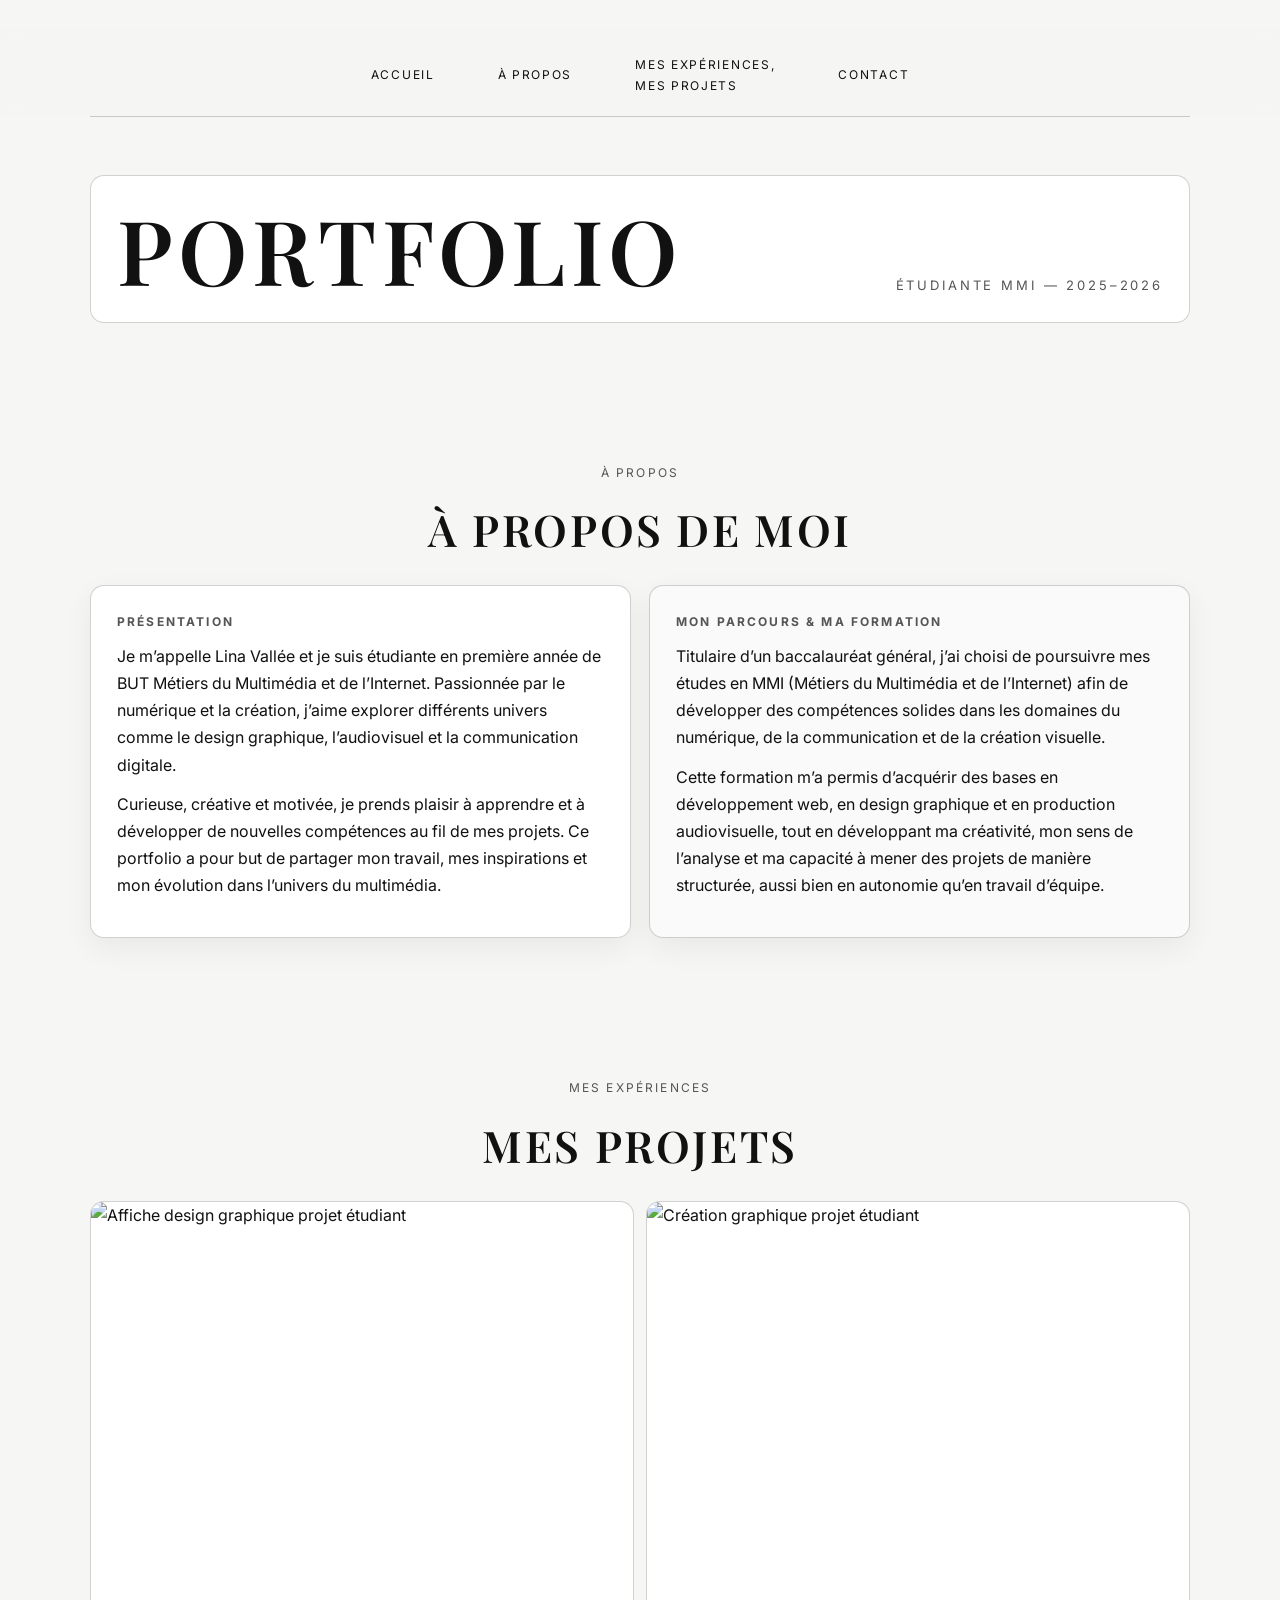
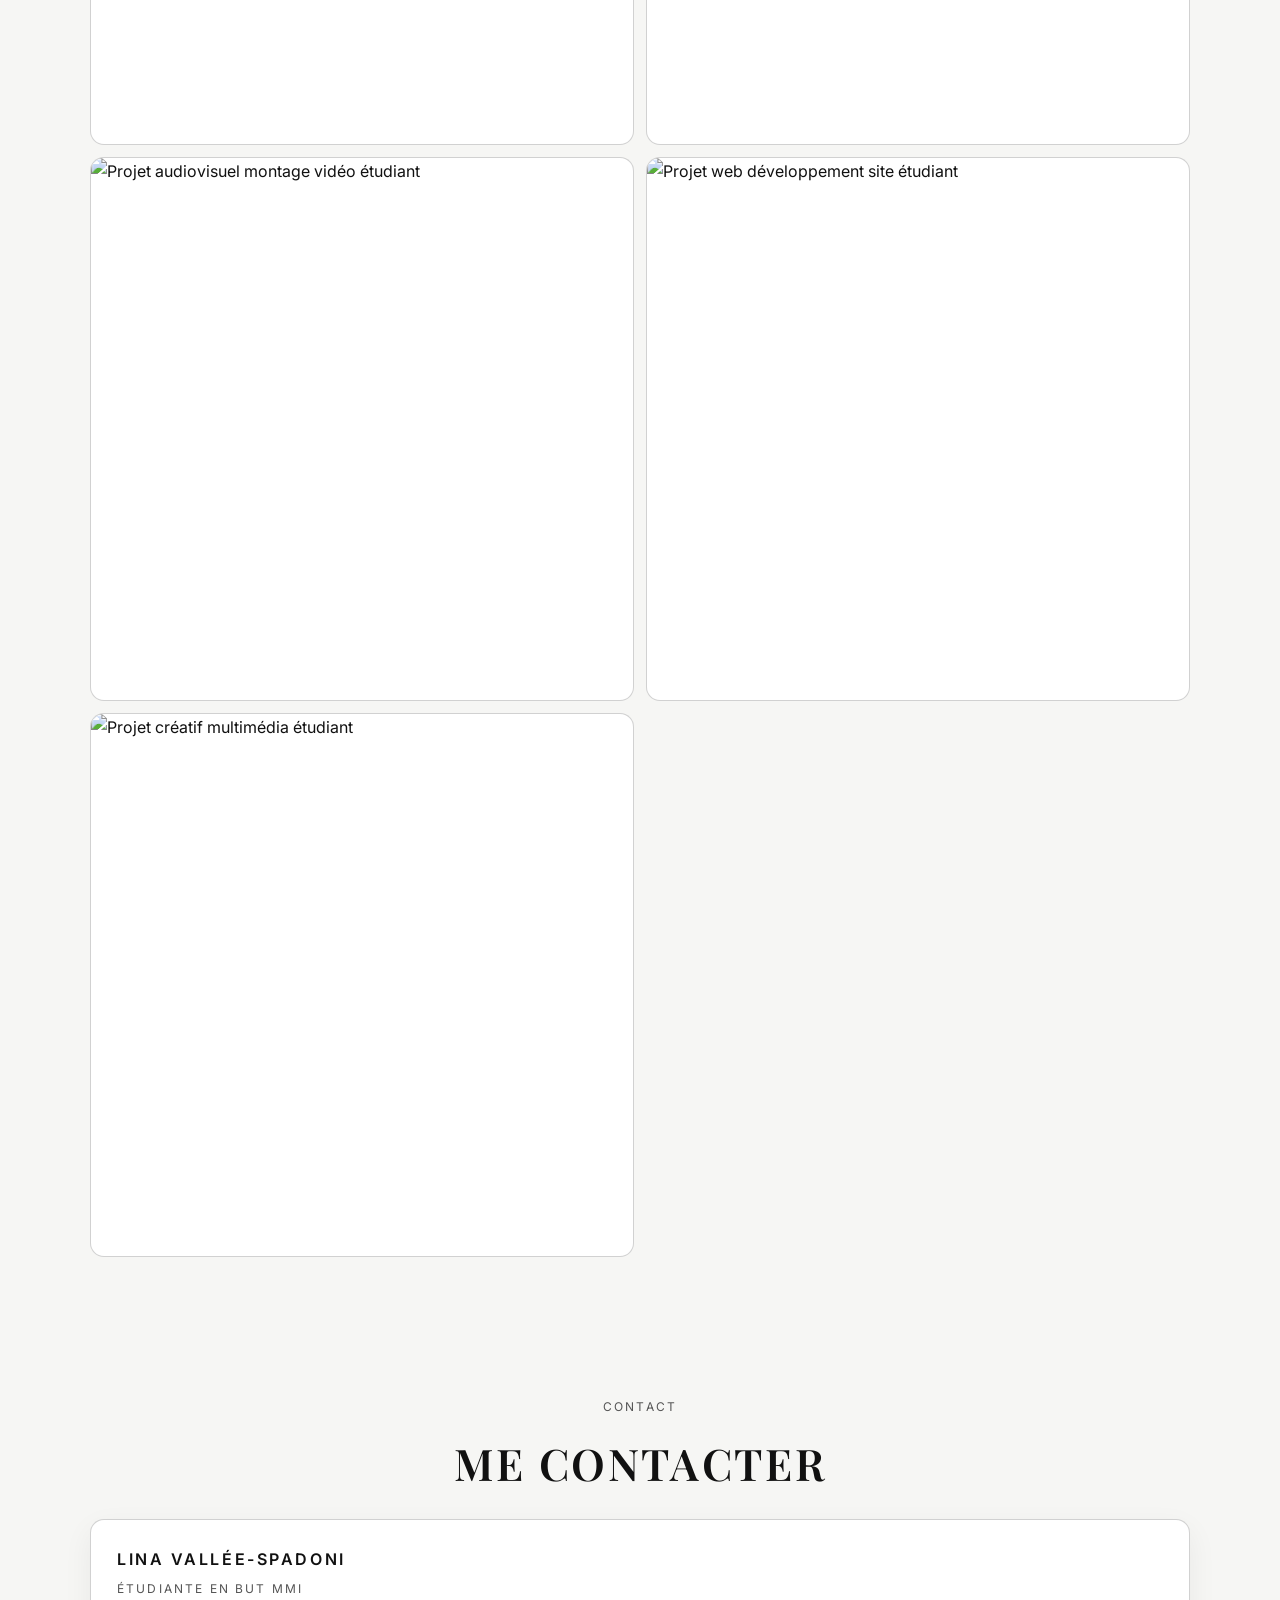
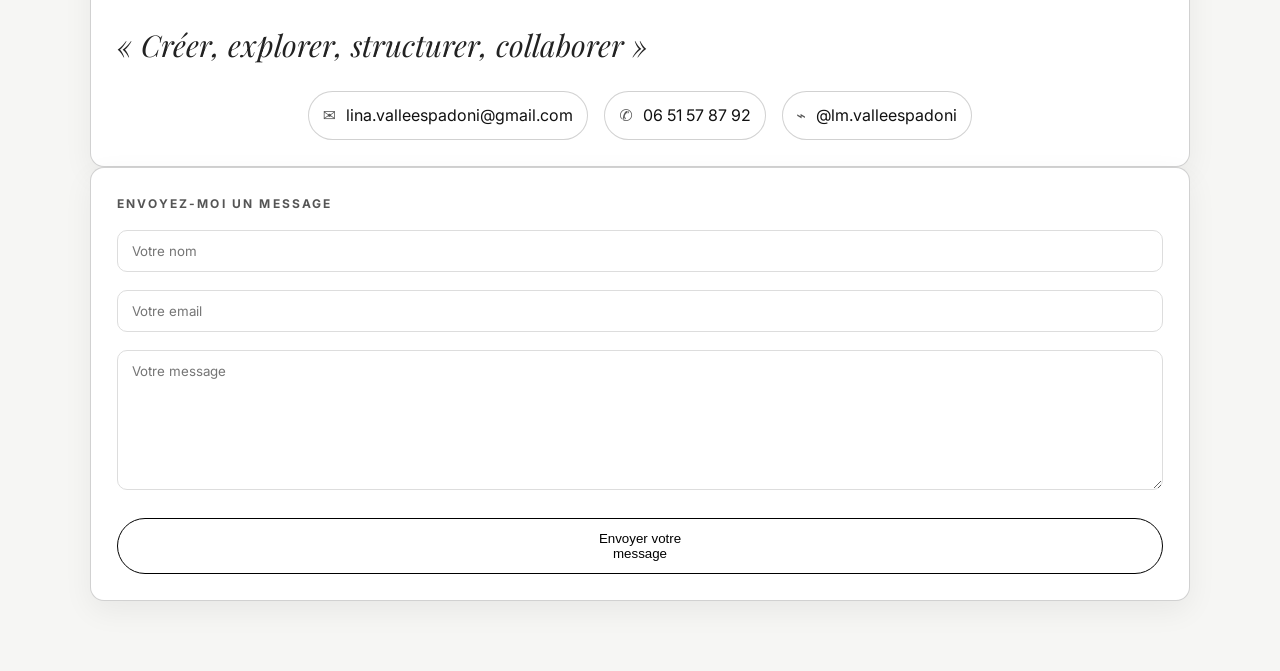
==== index.html @ ae4d387e "Update index.html" ====
<!doctype html>
<html lang="fr">
<head>
  <meta charset="utf-8">
  <meta name="viewport" content="width=device-width, initial-scale=1">

  <title>Portfolio Lina Vallée-Spadoni</title>

  <meta name="description" content="Portfolio de Lina Vallée-Spadoni, étudiante en BUT MMI. Découvrez mes projets en design graphique, audiovisuel et développement web.">

  <meta name="theme-color" content="#ffffff">

  <!-- Google Fonts -->
  <link rel="preconnect" href="https://fonts.googleapis.com">
  <link rel="preconnect" href="https://fonts.gstatic.com" crossorigin>
  <link href="https://fonts.googleapis.com/css2?family=Inter:wght@300;400;500;600&family=Playfair+Display:wght@400;600;700&display=swap" rel="stylesheet">

  <!-- CSS -->
  <link rel="stylesheet" href="style.css">
</head>

<body>

<header class="site-header" id="top">
  <nav class="nav container" aria-label="Navigation principale">
    <ul class="nav__links" id="nav-links">
      <li><a class="nav__link" href="accueil.html">ACCUEIL</a></li>
      <li><a class="nav__link" href="#apropos">À PROPOS</a></li>
      <li><a class="nav__link" href="#projets">MES EXPÉRIENCES,<br>MES PROJETS</a></li>
      <li><a class="nav__link" href="#contact">CONTACT</a></li>
    </ul>
  </nav>
  <div class="nav-rule container"></div>
</header>

<main id="accueil">

  <section class="hero container section">
    <div class="hero__title">
      <h1 class="display">PORTFOLIO</h1>
      <p class="hero__subtitle">ÉTUDIANTE MMI — 2025–2026</p>
    </div>
  </section>

  <section class="container section" id="apropos" data-section>
    <header class="section__header">
      <p class="section__kicker">À PROPOS</p>
      <h2 class="section__title">À PROPOS DE MOI</h2>
    </header>

    <div class="two-cols">
     
      <article class="card">
        <h3 class="card__title">PRÉSENTATION</h3>

        <p>
          Je m’appelle Lina Vallée et je suis étudiante en première année de BUT
          Métiers du Multimédia et de l’Internet. Passionnée par le numérique et la création,
          j’aime explorer différents univers comme le design graphique, l’audiovisuel
          et la communication digitale.
        </p>

        <p>
          Curieuse, créative et motivée, je prends plaisir à apprendre et à développer
          de nouvelles compétences au fil de mes projets. Ce portfolio a pour but de partager
          mon travail, mes inspirations et mon évolution dans l’univers du multimédia.
        </p>
      </article>

     
      <article class="card card--muted">
        <h3 class="card__title">MON PARCOURS & MA FORMATION</h3>

        <p>
          Titulaire d’un baccalauréat général, j’ai choisi de poursuivre mes études en MMI
          (Métiers du Multimédia et de l’Internet) afin de développer des compétences solides
          dans les domaines du numérique, de la communication et de la création visuelle.
        </p>

        <p>
          Cette formation m’a permis d’acquérir des bases en développement web, en design graphique
          et en production audiovisuelle, tout en développant ma créativité, mon sens de l’analyse
          et ma capacité à mener des projets de manière structurée, aussi bien en autonomie
          qu’en travail d’équipe.
        </p>
      </article>
    </div>
  </section>

  <section class="container section" id="projets" data-section>
    <header class="section__header">
      <p class="section__kicker">MES EXPÉRIENCES</p>
      <h2 class="section__title">MES PROJETS</h2>
    </header>

    <div class="projects__gallery">
      <a href="projet1.html" class="thumb">
        <img src="assets/projet-1.jpg" alt="Affiche design graphique projet étudiant">
      </a>

      <a href="projet2.html" class="thumb">
        <img src="assets/projet-2.jpg" alt="Création graphique projet étudiant">
      </a>

      <a href="projet3.html" class="thumb">
      <img src="assets/projet-3.jpg" alt="Projet audiovisuel montage vidéo étudiant">

      </a>

      <a href="projet4.html" class="thumb">
        <img src="assets/projet-4.jpg" alt="Projet web développement site étudiant">
      </a>

      <a href="projet5.html" class="thumb">
      <img src="assets/projet-5.jpg" alt="Projet créatif multimédia étudiant">
      </a>
    </div>
  </section>

  <section class="container section" id="contact" data-section>
    <header class="section__header">
      <p class="section__kicker">CONTACT</p>
      <h2 class="section__title">ME CONTACTER</h2>
    </header>

    <div class="contact-grid">
     
      <div class="contact-info card">
        <p class="contact__name">LINA VALLÉE-SPADONI</p>
        <p class="contact__role">ÉTUDIANTE EN BUT MMI</p>

        <p class="contact__quote">
          « Créer, explorer, structurer, collaborer »
        </p>

        <div class="contact__items">
          <a class="contact__item" href="mailto:lina.valleespadoni@gmail.com">
            <span class="icon" aria-hidden="true">✉</span>
            <span>lina.valleespadoni@gmail.com</span>
          </a>

          <a class="contact__item" href="tel:+33651578792">
            <span class="icon" aria-hidden="true">✆</span>
            <span>06 51 57 87 92</span>
          </a>

          <a class="contact__item" href="https://instagram.com/lm.valleespadoni" target="_blank" rel="noopener noreferrer">
            <span class="icon" aria-hidden="true">⌁</span>
            <span>@lm.valleespadoni</span>
          </a>
        </div>
      </div>

      <div class="contact-form-wrapper card">
        <h3 class="card__title">Envoyez-moi un message</h3>

        <form class="contact-form" action="#" method="post">
          <label for="name" class="sr-only">Votre nom</label>
          <input id="name" type="text" name="name" placeholder="Votre nom" required>

          <label for="email" class="sr-only">Votre email</label>
          <input id="email" type="email" name="email" placeholder="Votre email" required>

          <label for="message" class="sr-only">Votre message</label>
          <textarea id="message" name="message" placeholder="Votre message" required></textarea>

          <button type="submit" class="send-btn">
            Envoyer votre<br>message
          </button>
        </form>
      </div>
    </div>
  </section>

</main>

</body>
</html>
---- style.css ----
:root{
  --bg:#f6f6f4;
  --paper:#ffffff;
  --ink:#111111;
  --muted:#555;
  --line:rgba(0,0,0,.18);
  --shadow: 0 10px 30px rgba(0,0,0,.06);
  --radius: 14px;

  --serif: "Playfair Display", serif;
  --sans: "Inter", system-ui, -apple-system, Segoe UI, Roboto, Arial, sans-serif;

  --container: min(1100px, calc(100% - 40px));
  --section-pad: clamp(36px, 6vw, 70px);
}

*{box-sizing:border-box}
html{scroll-behavior:smooth}
body{
  margin:0;
  font-family:var(--sans);
  color:var(--ink);
  background:var(--bg);
  line-height:1.7;
}

img, video{max-width:100%; display:block}
a{color:inherit; text-decoration:none}
p{margin:0 0 12px}

.container{width:var(--container); margin-inline:auto}
.section{padding: var(--section-pad) 0}
.card{
  background:var(--paper);
  border:1px solid var(--line);
  border-radius:var(--radius);
  padding: clamp(18px, 3vw, 26px);
  box-shadow: var(--shadow);
}
.card--muted{background: #fafafa}
.center{text-align:center}

.skip-link{
  position:absolute; left:-999px; top:8px;
  background:#000; color:#fff; padding:10px 12px; border-radius:10px;
}
.skip-link:focus{left:12px; z-index:9999}

.sr-only{
  position:absolute; width:1px; height:1px; padding:0; margin:-1px;
  overflow:hidden; clip:rect(0,0,0,0); white-space:nowrap; border:0;
}

/* Header / Nav */
.site-header{
  position:sticky; top:0; z-index:10;
  background: rgba(246,246,244,.9);
  backdrop-filter: blur(8px);
}
.nav{
  display:flex; align-items:center; justify-content:center;
  padding: 18px 0 10px;
  position:relative;
}
.nav-rule{
  height:1px; background:var(--line);
  margin-bottom: 14px;
}
.nav__links{
  list-style:none;
  display:flex; gap: clamp(16px, 4vw, 60px);
  padding:0; margin:0;
  align-items:center;
  text-transform:uppercase;
  letter-spacing:.14em;
  font-size: 12px;
}
.nav__link{
  display:inline-block;
  padding: 10px 6px;
  border-radius: 10px;
  transition: background .2s ease, transform .2s ease;
}
.nav__link:hover{background: rgba(0,0,0,.05); transform: translateY(-1px)}
.nav__link.active{background: rgba(0,0,0,.08)}

.nav__toggle{
  display:none;
  position:absolute;
  left:0;
  background:transparent;
  border:1px solid var(--line);
  border-radius: 12px;
  padding:10px 12px;
  cursor:pointer;
}
.nav__burger{
  width:18px; height:2px; background:#111;
  display:block; position:relative;
}
.nav__burger::before,
.nav__burger::after{
  content:""; position:absolute; left:0;
  width:18px; height:2px; background:#111;
}
.nav__burger::before{top:-6px}
.nav__burger::after{top:6px}

/* Section headers */
.section__header{
  text-align:center;
  margin-bottom: 18px;
}
.section__kicker{
  margin:0;
  text-transform:uppercase;
  letter-spacing:.18em;
  font-size: 12px;
  color: var(--muted);
}
.section__title{
  margin: 10px 0 0;
  font-family: var(--serif);
  font-weight: 600;
  letter-spacing:.06em;
  text-transform:uppercase;
  font-size: clamp(26px, 3.4vw, 44px);
}

/* Hero */
.hero{padding-top: 26px}
.hero__grid{
  display:grid;
  grid-template-columns: 1.2fr 1fr 1fr;
  gap: 0;
  border:1px solid var(--line);
  border-radius: var(--radius);
  overflow:hidden;
  background:var(--paper);
}
.hero__img img{width:100%; height:100%; object-fit:cover; aspect-ratio: 4/3}
.hero__title{
  margin-top: 18px;
  background:var(--paper);
  border:1px solid var(--line);
  border-radius: var(--radius);
  padding: clamp(18px, 3vw, 26px);
  display:flex;
  align-items:flex-end;
  justify-content:space-between;
  gap:18px;
}
.display{
  font-family: var(--serif);
  font-weight: 600;
  letter-spacing: .06em;
  font-size: clamp(44px, 7vw, 92px);
  margin:0;
  line-height:1.05;
}
.hero__subtitle{
  margin: 8px 0 0;
  text-transform:uppercase;
  letter-spacing:.22em;
  font-size: 13px;
  color: var(--muted);
}
.hero__right{ text-align:right}
.hero__year{
  margin:0;
  letter-spacing:.18em;
  text-transform:uppercase;
  font-size: 12px;
  color: var(--muted);
}
.hero__name{
  margin:6px 0 0;
  letter-spacing:.12em;
  text-transform:uppercase;
  font-size: 11px;
  color: var(--muted);
}

/* Two columns */
.two-cols{
  display:grid;
  grid-template-columns: 1fr 1fr;
  gap: 18px;
}
.card__title{
  margin:0 0 10px;
  text-transform:uppercase;
  letter-spacing:.18em;
  font-size: 12px;
  color: var(--muted);
}
.card__title.center{text-align:center}
.small-title{
  margin: 16px 0 8px;
  font-weight:600;
}

/* Chips */
.chips{
  margin-top: 18px;
  display:flex;
  flex-wrap:wrap;
  justify-content:center;
  gap: 10px;
}
.chip{
  border:1px solid var(--line);
  padding: 8px 14px;
  border-radius: 999px;
  font-size: 13px;
  background:#fff;
}

/* Projects */
.projects{
  display:grid;
  grid-template-columns: 360px 1fr;
  gap: 18px;
  align-items:start;
}
.projects__gallery{
  display:grid;
  grid-template-columns: 1fr 1fr;
  gap: 12px;
}
.thumb{
  border-radius: 14px;
  overflow:hidden;
  border:1px solid var(--line);
  background:#fff;
}
.thumb img{width:100%; height:100%; object-fit:cover; aspect-ratio: 1/1}

/* Video section */
.video-block{
  display:grid;
  grid-template-columns: 1fr 1.2fr;
  gap: 18px;
  align-items:start;
}
.devices{
  display:grid;
  grid-template-columns: 1fr 1.2fr;
  gap: 14px;
}
.device{
  background:var(--paper);
  border:1px solid var(--line);
  border-radius: var(--radius);
  box-shadow: var(--shadow);
  padding: 14px;
}
.device figcaption{
  margin-top: 10px;
  text-align:center;
  color: var(--muted);
  font-size: 12px;
  letter-spacing:.12em;
  text-transform:uppercase;
}
.media{
  border-radius: 14px;
  border:1px solid var(--line);
  background:#000;
  width:100%;
}
.device--phone .media{aspect-ratio: 9/16}
.device--desktop .media{aspect-ratio: 16/9}

/* Lists */
.list{
  margin: 10px 0 0;
  padding-left: 18px;
}
.list li{margin-bottom: 8px}

/* Contact */
.contact__name{
  margin: 0;
  text-transform:uppercase;
  letter-spacing:.16em;
  font-weight:600;
}
.contact__role{
  margin: 6px 0 0;
  text-transform:uppercase;
  letter-spacing:.18em;
  font-size: 12px;
  color: var(--muted);
}
.contact__quote{
  margin: 20px 0;
  font-family: var(--serif);
  font-style: italic;
  font-size: clamp(20px, 2.6vw, 30px);
  color:#222;
}
.contact__items{
  display:flex;
  justify-content:center;
  gap: 16px;
  flex-wrap:wrap;
}
.contact__item{
  display:flex;
  align-items:center;
  gap:10px;
  border:1px solid var(--line);
  border-radius: 999px;
  padding: 10px 14px;
  background:#fff;
  transition: transform .2s ease, background .2s ease;
}
.contact__item:hover{transform: translateY(-1px); background: rgba(0,0,0,.03)}
.icon{opacity:.7}

/* Footer */
.footer{
  padding: 24px 0 44px;
  display:flex;
  justify-content:space-between;
  align-items:center;
  gap: 14px;
  color: var(--muted);
}
.to-top{
  border:1px solid var(--line);
  border-radius: 999px;
  padding: 10px 14px;
  background:#fff;
}

/* Responsive */
@media (max-width: 920px){
  .projects{grid-template-columns: 1fr}
  .projects__gallery{grid-template-columns: repeat(4, minmax(0, 1fr))}
  .thumb img{aspect-ratio: 4/3}
  .video-block{grid-template-columns: 1fr}
}

@media (max-width: 720px){
  .nav{justify-content:flex-start}
  .nav__toggle{display:inline-flex}
  .nav__links{
    position:absolute;
    top: 54px;
    left: 0;
    right: 0;
    background: rgba(246,246,244,.98);
    border:1px solid var(--line);
    border-radius: var(--radius);
    box-shadow: var(--shadow);
    padding: 10px;
    margin: 0;
    flex-direction:column;
    gap: 6px;
    display:none;
  }
  .nav__links.open{display:flex}
  .nav__link{width:100%; text-align:left}

  .hero__grid{grid-template-columns: 1fr; }
  .hero__img img{aspect-ratio: 16/9}
  .hero__title{flex-direction:column; align-items:flex-start}
  .hero__right{text-align:left}
  .two-cols{grid-template-columns: 1fr}
  .devices{grid-template-columns: 1fr}
  .projects__gallery{grid-template-columns: 1fr 1fr}
}
/* === À PROPOS (beau + animation) === */
.about{
  display: grid;
  grid-template-columns: 1.4fr 0.9fr;
  gap: 22px;
  align-items: start;
}

.about__card{
  display: grid;
  grid-template-columns: 0.85fr 1.15fr;
  gap: 18px;
  padding: 18px;
  border-radius: 18px;
  background: rgba(255,255,255,0.75);
  border: 1px solid rgba(0,0,0,0.08);
  box-shadow: 0 12px 40px rgba(0,0,0,0.06);
  backdrop-filter: blur(8px);
}

.about__media{
  border-radius: 16px;
  overflow: hidden;
  min-height: 240px;
  border: 1px solid rgba(0,0,0,0.08);
}

.about__photo{
  width: 100%;
  height: 100%;
  object-fit: cover;
  display: block;
  transform: scale(1.02);
  transition: transform 600ms ease;
}

.about__card:hover .about__photo{
  transform: scale(1.06);
}

.about__title{
  margin: 0 0 6px;
  font-family: "Playfair Display", serif;
  letter-spacing: 0.02em;
}

.about__subtitle{
  margin: 0 0 14px;
  opacity: 0.75;
  font-size: 0.95rem;
}

.about__chips{
  display: flex;
  flex-wrap: wrap;
  gap: 8px;
  margin-top: 14px;
}

.about__actions{
  display: flex;
  gap: 14px;
  align-items: center;
  margin-top: 16px;
}

.about__btn{
  display: inline-flex;
  padding: 10px 14px;
  border-radius: 999px;
  border: 1px solid rgba(0,0,0,0.12);
  text-decoration: none;
  color: inherit;
  background: #fff;
  transition: transform 180ms ease, box-shadow 180ms ease;
}

.about__btn:hover{
  transform: translateY(-2px);
  box-shadow: 0 10px 22px rgba(0,0,0,0.10);
}

.about__link{
  text-decoration: none;
  color: inherit;
  opacity: 0.85;
}

.about__side{
  padding: 18px;
  border-radius: 18px;
  background: rgba(255,255,255,0.7);
  border: 1px solid rgba(0,0,0,0.08);
  box-shadow: 0 12px 40px rgba(0,0,0,0.05);
  backdrop-filter: blur(8px);
}

.about__stats{
  display: grid;
  grid-template-columns: repeat(3, 1fr);
  gap: 10px;
  margin-top: 16px;
}

.stat{
  border-radius: 14px;
  padding: 12px;
  border: 1px solid rgba(0,0,0,0.08);
  background: rgba(255,255,255,0.7);
  text-align: center;
}

.stat__num{
  display: block;
  font-weight: 600;
  letter-spacing: 0.02em;
}

.stat__label{
  display: block;
  font-size: 0.85rem;
  opacity: 0.75;
  margin-top: 4px;
}

/* Animation d'apparition */
.reveal{
  opacity: 0;
  transform: translateY(16px);
  transition: opacity 700ms ease, transform 700ms ease;
}

.reveal.is-visible{
  opacity: 1;
  transform: translateY(0);
}

/* Responsive */
@media (max-width: 900px){
  .about{
    grid-template-columns: 1fr;
  }
  .about__card{
    grid-template-columns: 1fr;
  }
  .about__media{
    min-height: 220px;
  }
}
/* === ANIMATION SIMPLE (SANS JS) === */
@keyframes fadeUp {
  from { opacity: 0; transform: translateY(14px); }
  to   { opacity: 1; transform: translateY(0); }
}

.fade-in{
  opacity: 1;               
  animation: fadeUp 700ms ease both;
}

.delay-1{
  animation-delay: 120ms;
}

/* ===== ESPACEMENT DU FORMULAIRE ===== */

.contact-form{
  margin-top: 16px;
  display: flex;
  flex-direction: column;
  gap: 18px;   /* 👉 espace entre chaque champ */
}

.contact-form input,
.contact-form textarea{
  width: 100%;
  padding: 12px 14px;  /* 👉 un peu plus de respiration interne */
  border-radius: 10px;
  border: 1px solid #ddd;
  font-family: inherit;
}

/* encore plus d’espace pour le message */
.contact-form textarea{
  min-height: 140px;
  resize: vertical;
}

/* on éloigne légèrement le bouton */
.send-btn{
  margin-top: 10px;
  padding: 12px 16px;
  border-radius: 999px;
  border: 1px solid #000;
  background: white;
  cursor: pointer;
}

/* Texte visible uniquement pour lecteurs d’écran */
.sr-only{
  position:absolute;
  width:1px;
  height:1px;
  padding:0;
  margin:-1px;
  overflow:hidden;
  clip:rect(0 0 0 0);
  white-space:nowrap;
  border:0;
}

/* Focus clavier (IMPORTANT pour ton TP) */
a:focus,
button:focus,
input:focus,
textarea:focus{
  outline: 2px solid black;
  outline-offset: 2px;
}
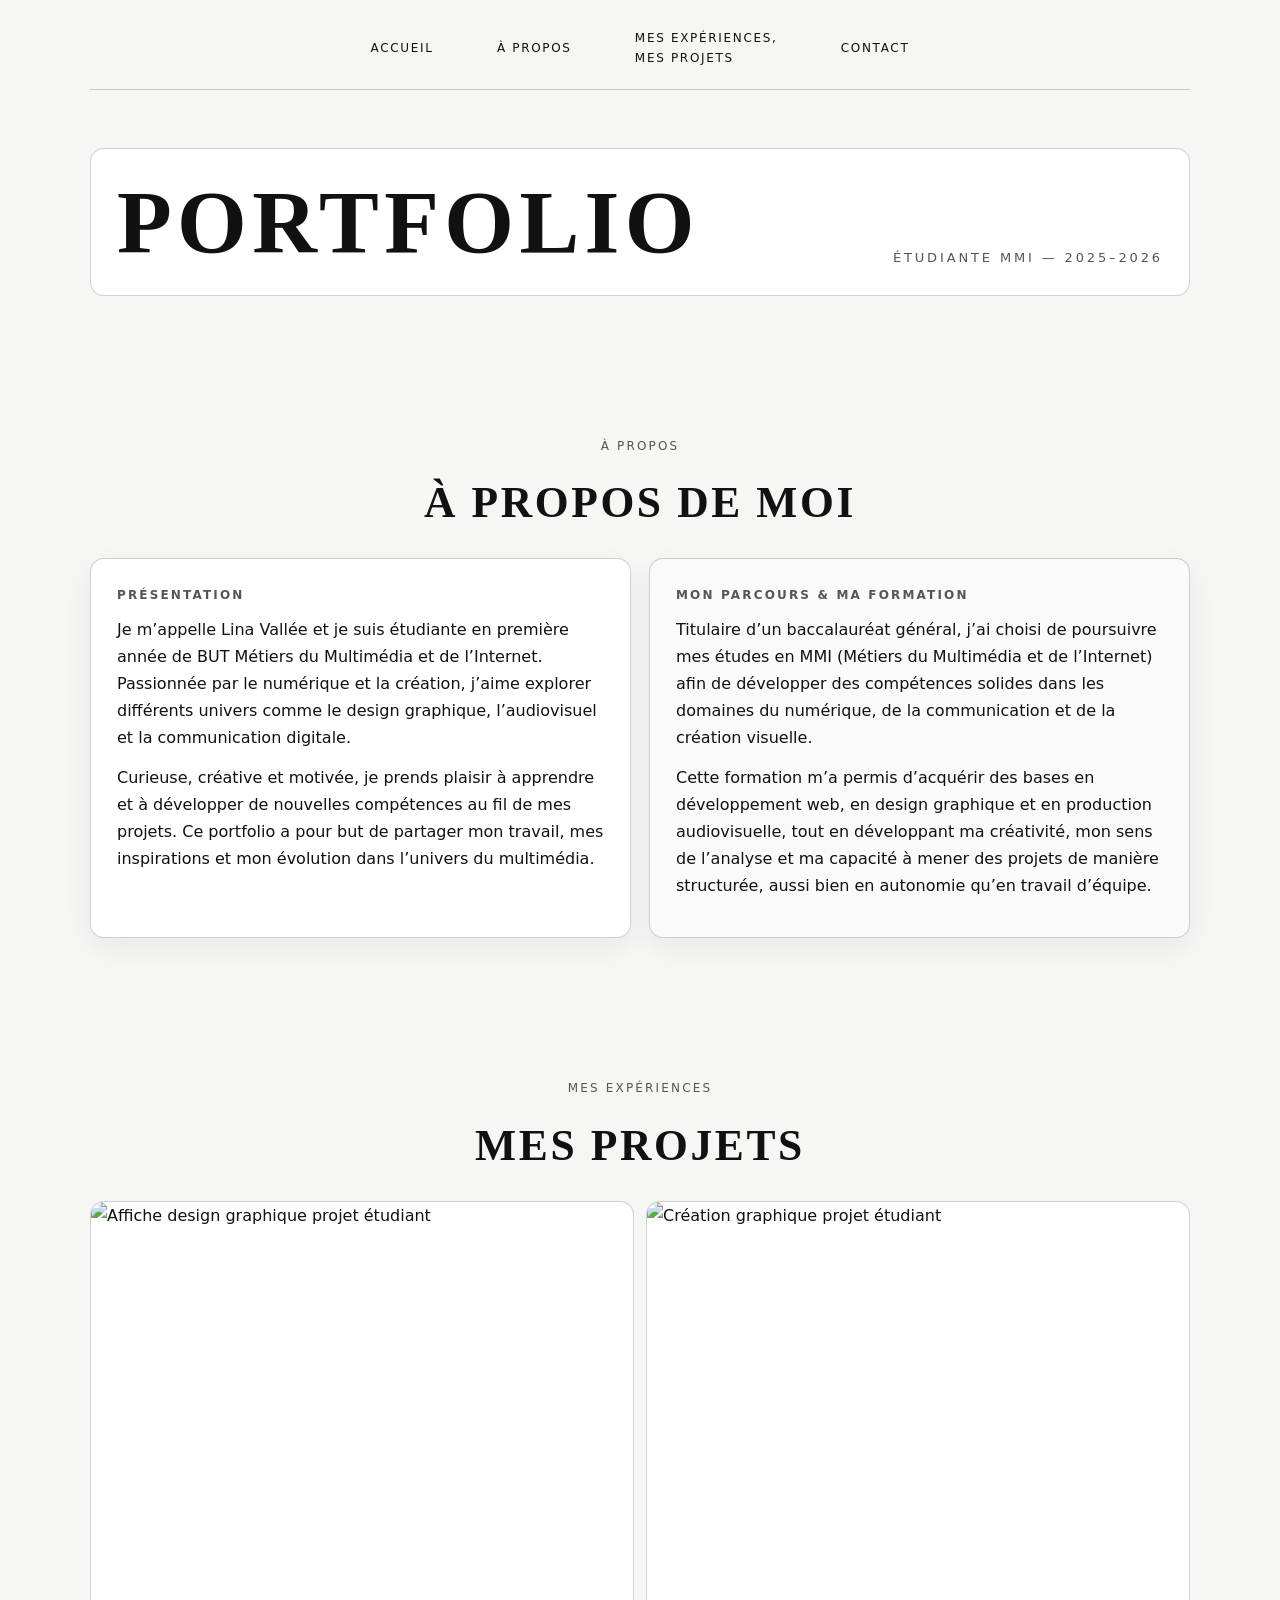
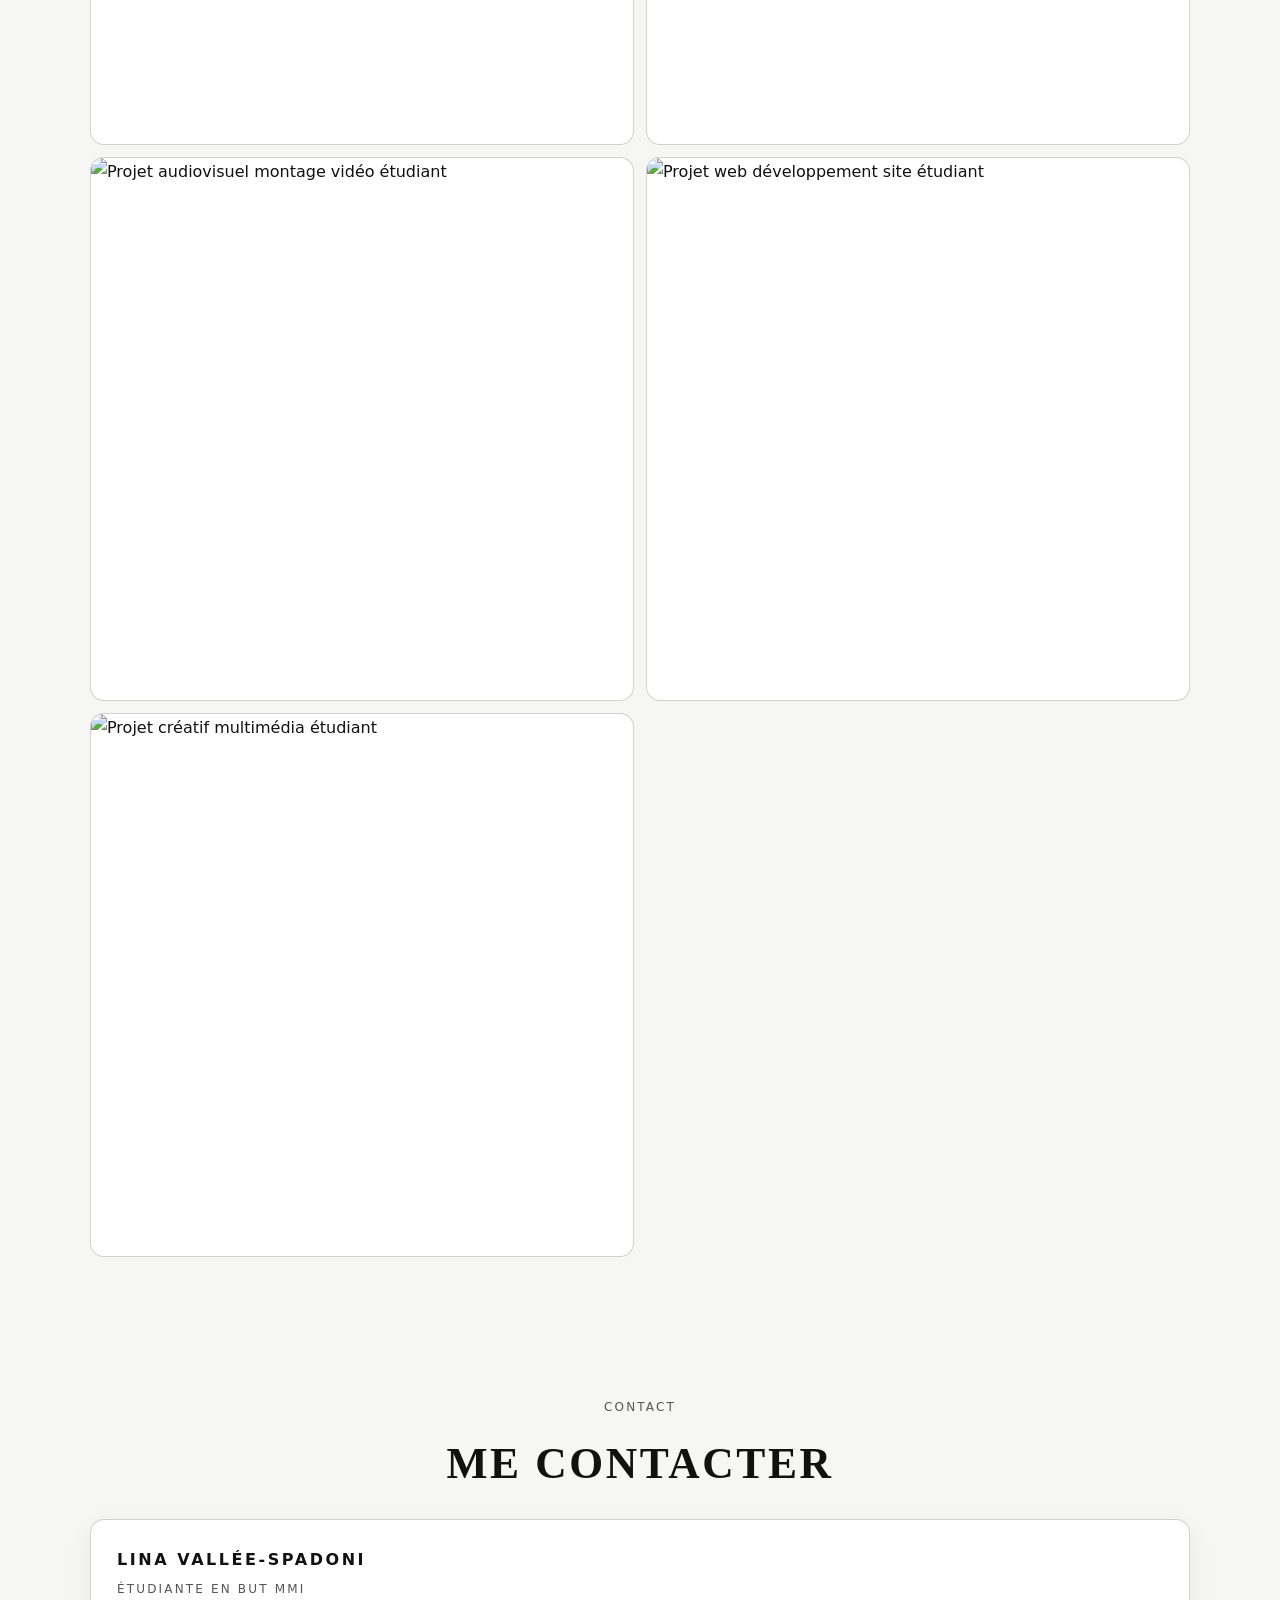
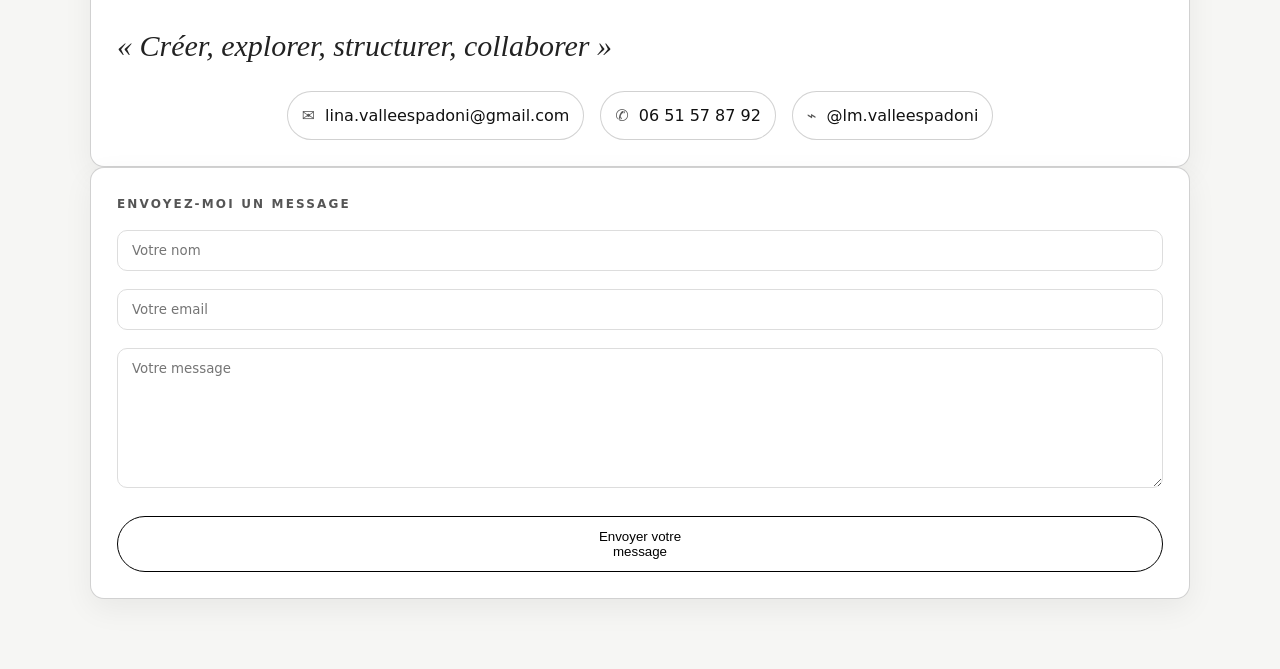
==== commit 28a00c1a: "Update index.html" ====
--- a/index.html
+++ b/index.html
@@ -1,22 +1,14 @@
 <!doctype html>
 <html lang="fr">
 <head>
-  <meta charset="utf-8">
-  <meta name="viewport" content="width=device-width, initial-scale=1">
+  <meta charset="utf-8">
+  <meta name="viewport" content="width=device-width, initial-scale=1">
 
-  <title>Portfolio Lina Vallée-Spadoni</title>
+  <title>Portfolio Lina Vallée-Spadoni</title>
 
-  <meta name="description" content="Portfolio de Lina Vallée-Spadoni, étudiante en BUT MMI. Découvrez mes projets en design graphique, audiovisuel et développement web.">
+  <meta name="description" content="Portfolio de Lina Vallée-Spadoni, étudiante en BUT MMI. Découvrez mes projets en design graphique, audiovisuel et développement web.">
 
-  <meta name="theme-color" content="#ffffff">
-
-  <!-- Google Fonts -->
-  <link rel="preconnect" href="https://fonts.googleapis.com">
-  <link rel="preconnect" href="https://fonts.gstatic.com" crossorigin>
-  <link href="https://fonts.googleapis.com/css2?family=Inter:wght@300;400;500;600&family=Playfair+Display:wght@400;600;700&display=swap" rel="stylesheet">
-
-  <!-- CSS -->
-  <link rel="stylesheet" href="style.css">
+  <link rel="stylesheet" href="style.css">
 </head>
 
 <body>
@@ -144,7 +136,7 @@
             <span>06 51 57 87 92</span>
           </a>
 
-          <a class="contact__item" href="https://instagram.com/lm.valleespadoni" target="_blank" rel="noopener noreferrer">
+      <a class="contact__item" href="https://instagram.com/lm.valleespadoni" target="_blank" rel="noopener">
             <span class="icon" aria-hidden="true">⌁</span>
             <span>@lm.valleespadoni</span>
           </a>
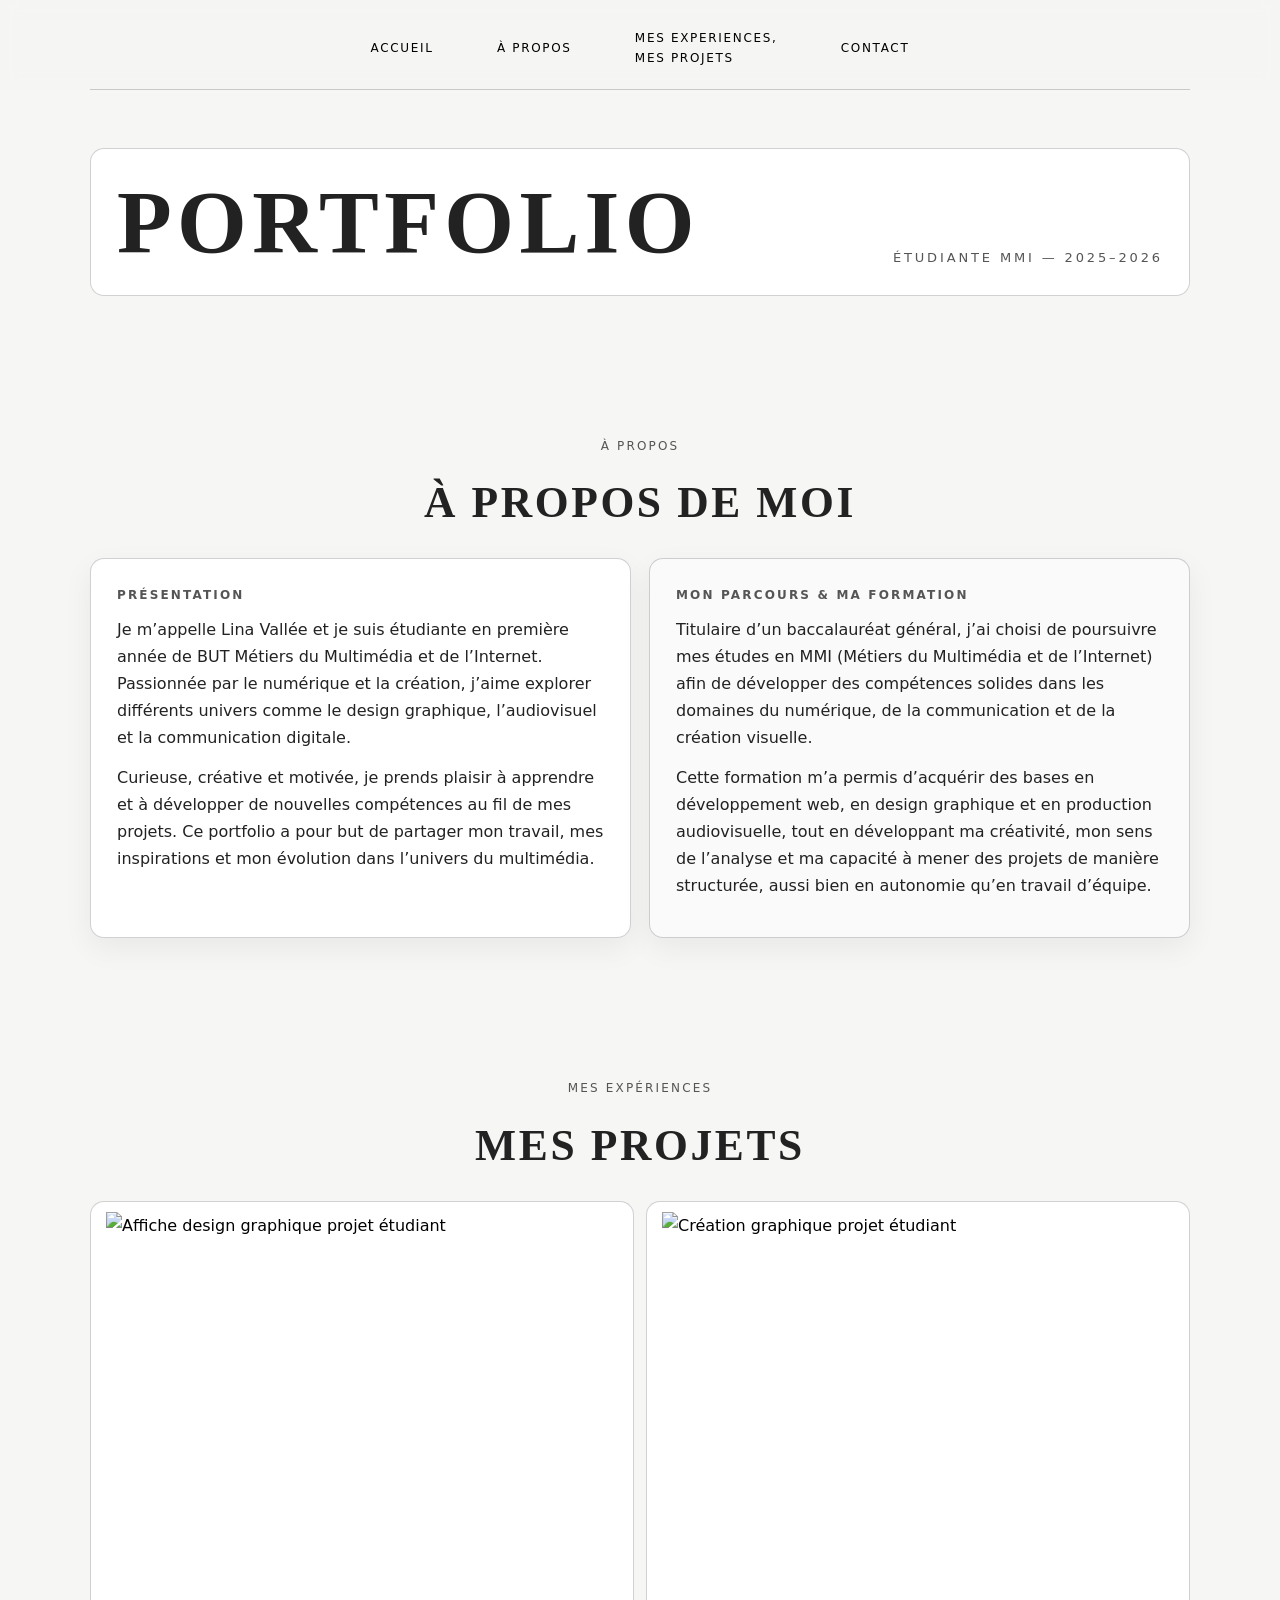
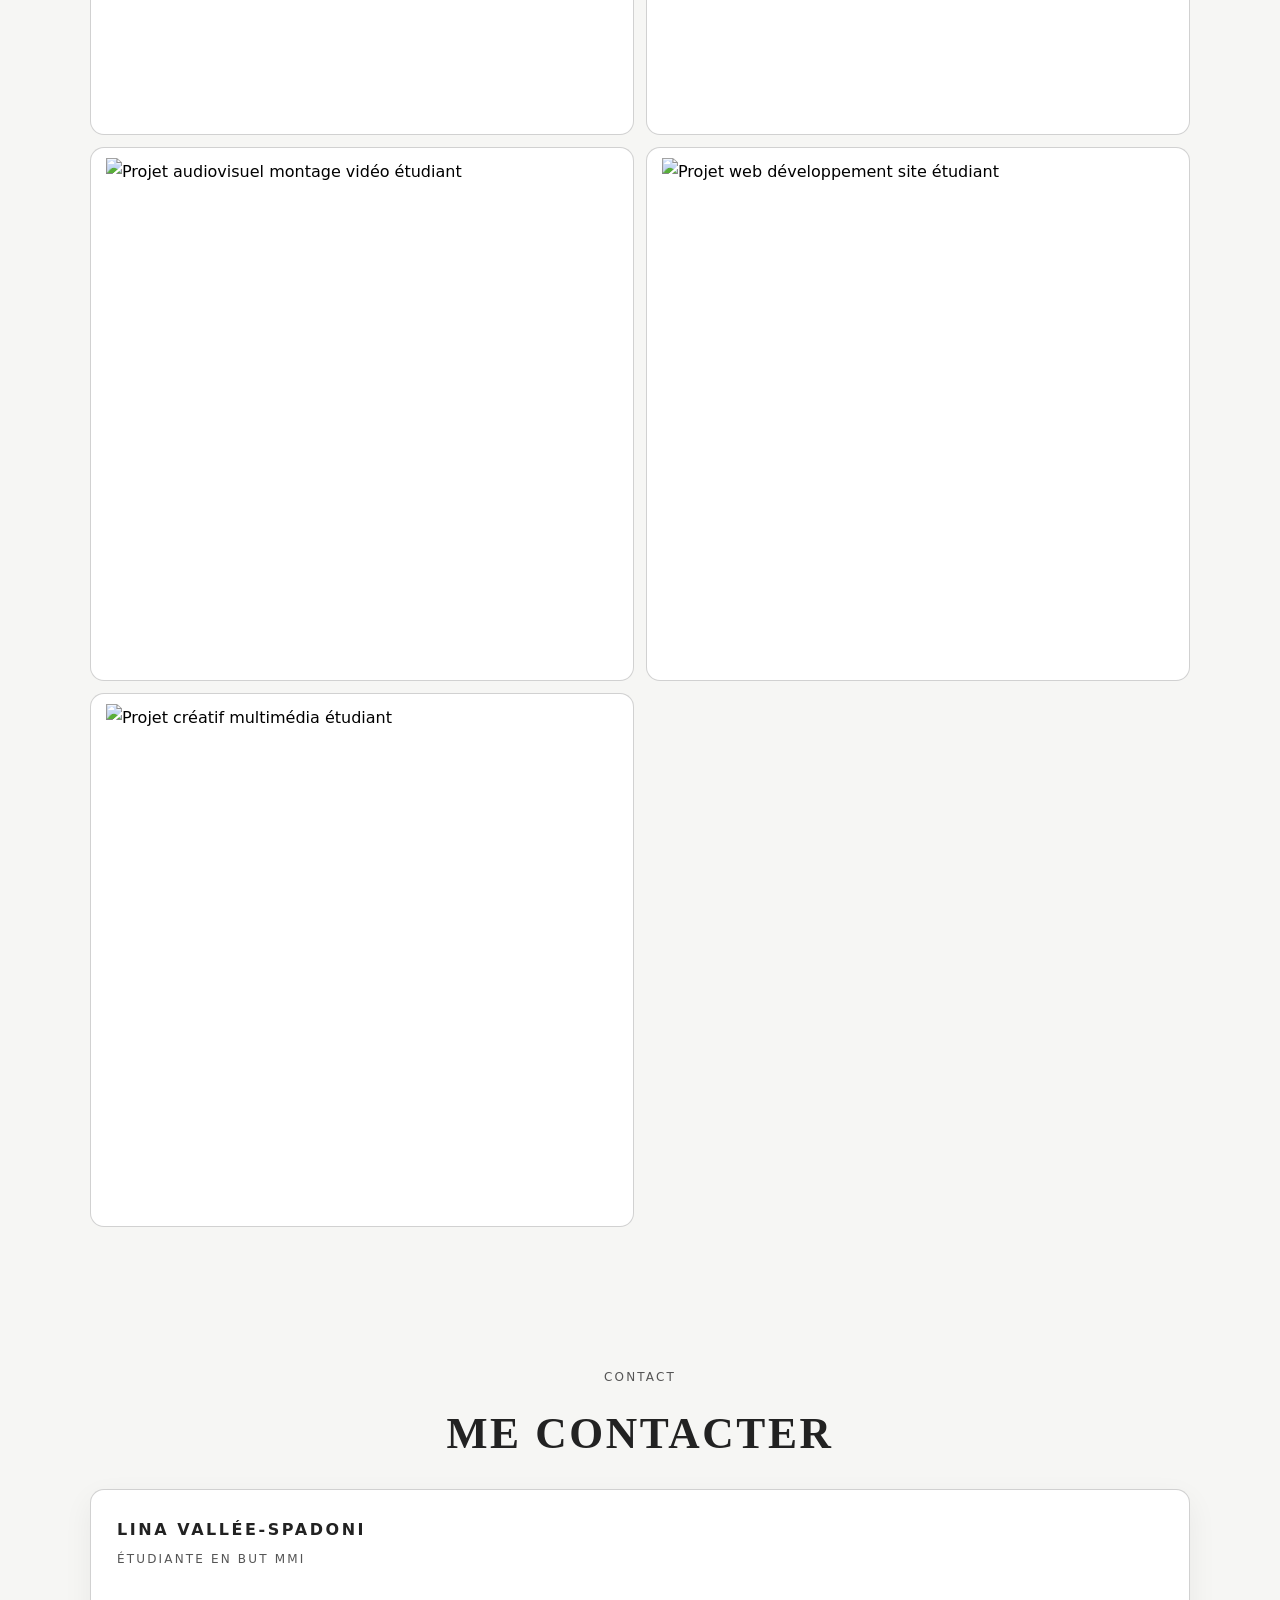
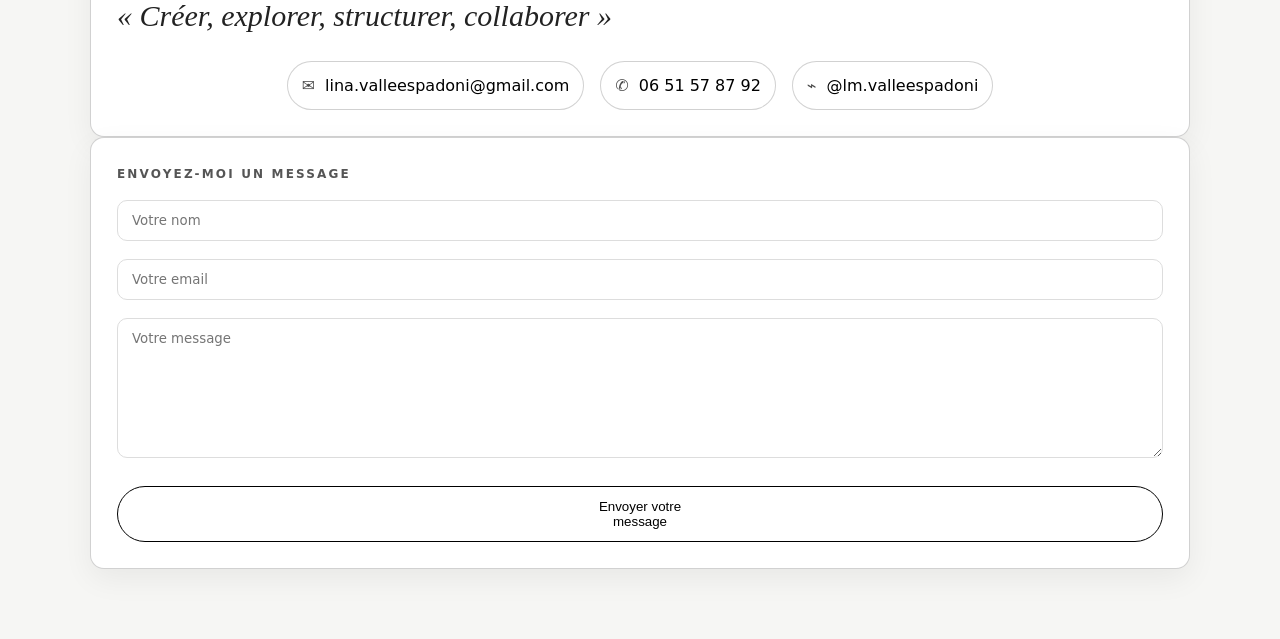
==== commit 33002ece: "Update index.html" ====
--- a/index.html
+++ b/index.html
@@ -16,10 +16,10 @@
 <header class="site-header" id="top">
   <nav class="nav container" aria-label="Navigation principale">
     <ul class="nav__links" id="nav-links">
-      <li><a class="nav__link" href="accueil.html">ACCUEIL</a></li>
-      <li><a class="nav__link" href="#apropos">À PROPOS</a></li>
-      <li><a class="nav__link" href="#projets">MES EXPÉRIENCES,<br>MES PROJETS</a></li>
-      <li><a class="nav__link" href="#contact">CONTACT</a></li>
+      <li><a class="nav__link" href="accueil.html">Accueil</a></li>
+      <li><a class="nav__link" href="#apropos">À propos</a></li>
+      <li><a class="nav__link" href="#projets">Mes experiences,<br>Mes projets</a></li>
+      <li><a class="nav__link" href="#contact">Contact</a></li>
     </ul>
   </nav>
   <div class="nav-rule container"></div>
--- a/style.css
+++ b/style.css
@@ -591,3 +591,16 @@
   outline: 2px solid black;
   outline-offset: 2px;
 }
+/* Corrections accessibilité */
+
+a, button {
+  padding: 10px 15px;
+}
+
+body {
+  color: #222;
+}
+
+a {
+  color: #000;
+}
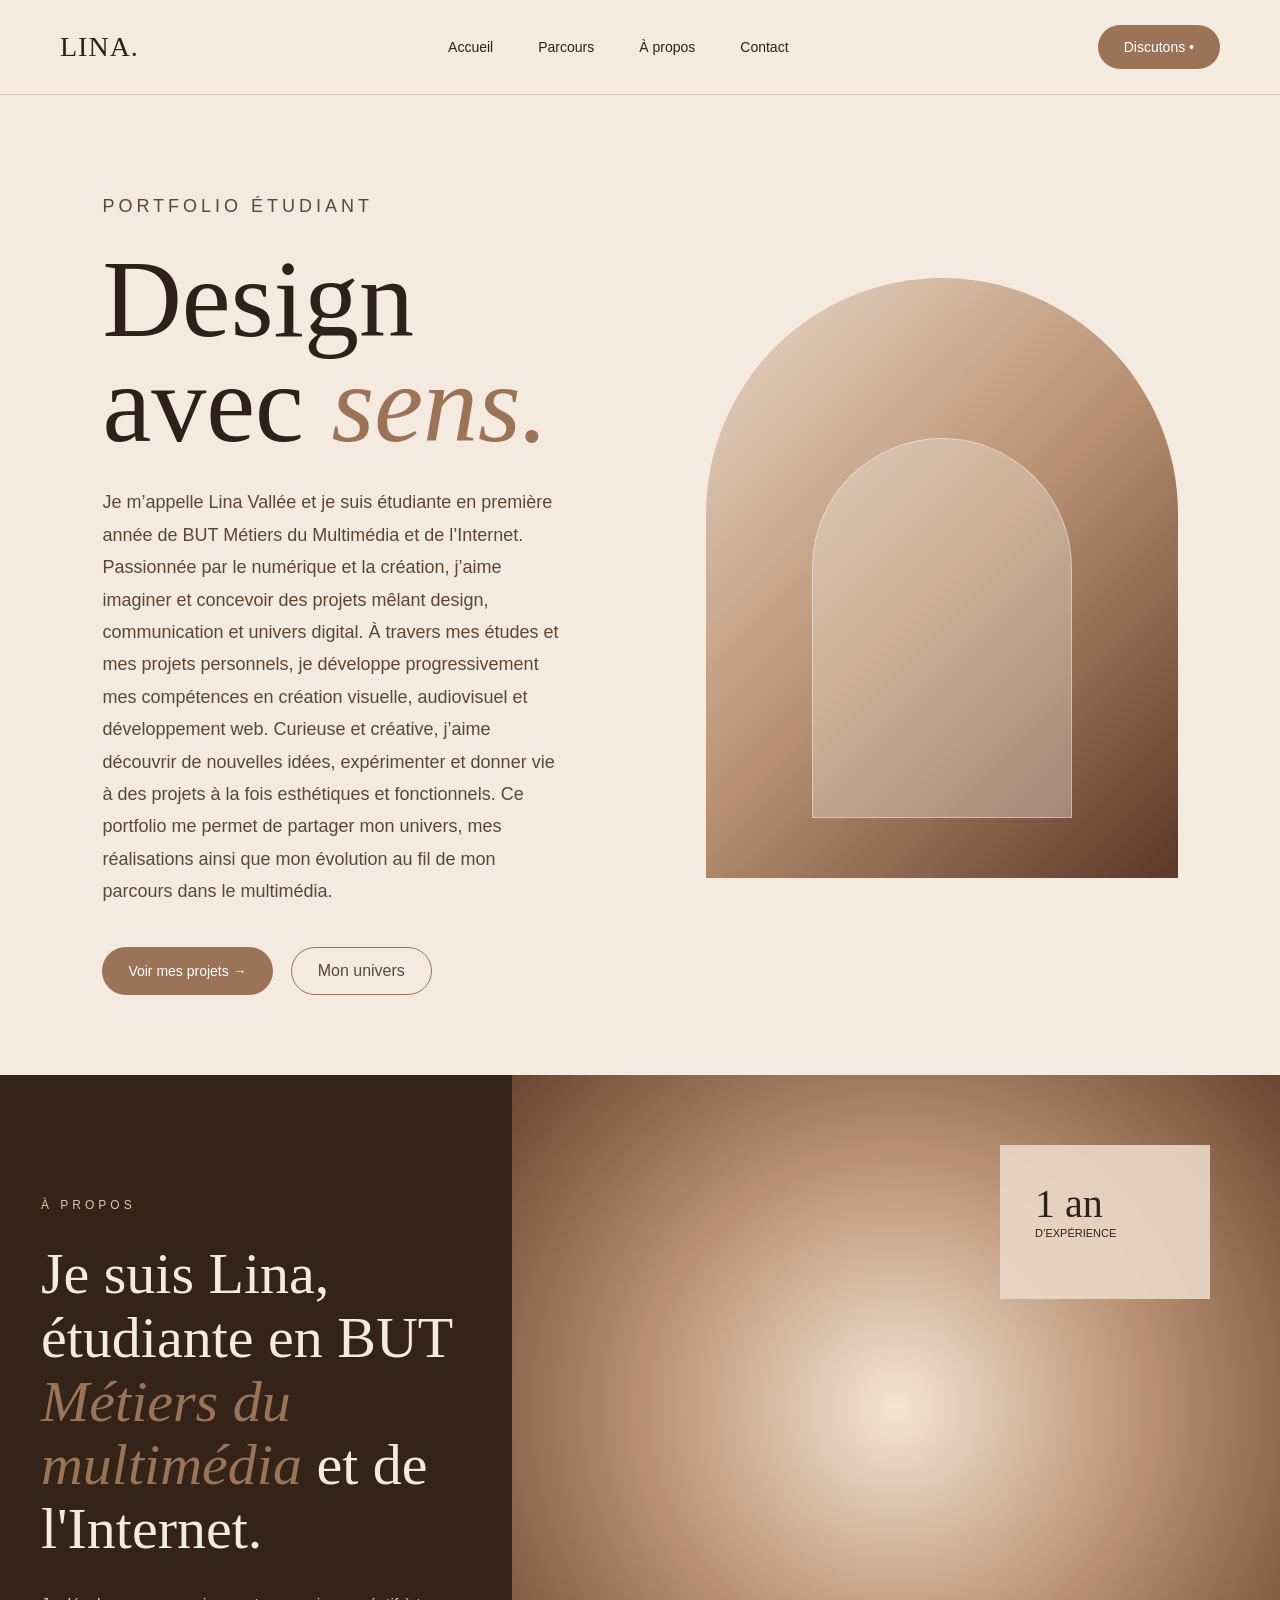
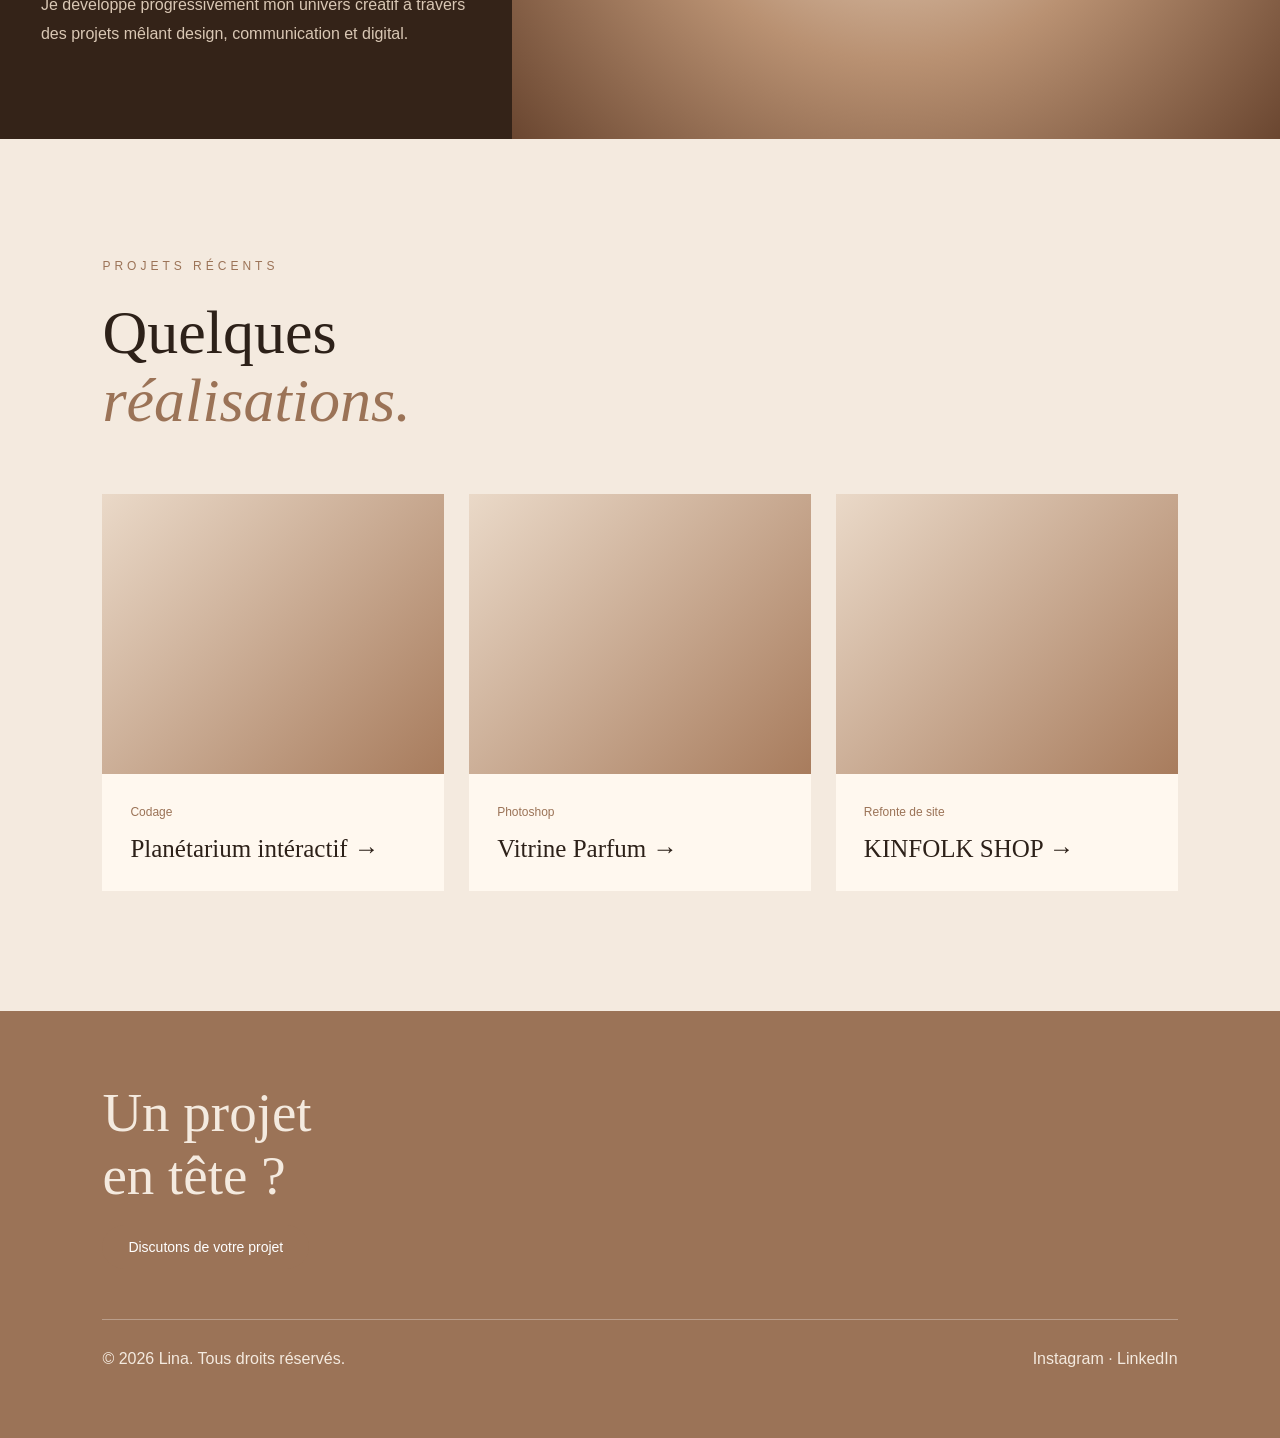
==== commit d67b4932: "Update index.html" ====
--- a/index.html
+++ b/index.html
@@ -1,170 +1,107 @@
-<!doctype html>
+<!DOCTYPE html>
 <html lang="fr">
 <head>
-  <meta charset="utf-8">
-  <meta name="viewport" content="width=device-width, initial-scale=1">
-
-  <title>Portfolio Lina Vallée-Spadoni</title>
-
-  <meta name="description" content="Portfolio de Lina Vallée-Spadoni, étudiante en BUT MMI. Découvrez mes projets en design graphique, audiovisuel et développement web.">
-
-  <link rel="stylesheet" href="style.css">
+  <meta charset="UTF-8" />
+  <meta name="viewport" content="width=device-width, initial-scale=1.0" />
+  <title>Portfolio - Accueil</title>
+  <link rel="stylesheet" href="style.css" />
 </head>
-
 <body>
 
-<header class="site-header" id="top">
-  <nav class="nav container" aria-label="Navigation principale">
-    <ul class="nav__links" id="nav-links">
-      <li><a class="nav__link" href="accueil.html">Accueil</a></li>
-      <li><a class="nav__link" href="#apropos">À propos</a></li>
-      <li><a class="nav__link" href="#projets">Mes experiences,<br>Mes projets</a></li>
-      <li><a class="nav__link" href="#contact">Contact</a></li>
-    </ul>
+<header class="navbar">
+  <a href="index.html" class="logo">LINA.</a>
+  <nav class="nav-links">
+    <a href="index.html">Accueil</a>
+    <a href="parcours.html">Parcours</a>
+    <a href="apropos.html">À propos</a>
+    <a href="contact.html">Contact</a>
   </nav>
-  <div class="nav-rule container"></div>
+  <a href="contact.html" class="btn">Discutons •</a>
 </header>
 
-<main id="accueil">
+<section class="hero">
+  <div class="fade">
+    <p class="small-title">Portfolio Étudiant</p>
+    <h1>Design <br> avec <span class="italic">sens.</span></h1>
+    <p>
+     Je m’appelle Lina Vallée et je suis étudiante en première année de BUT Métiers du Multimédia et de l’Internet. Passionnée par le numérique et la création, j’aime imaginer et concevoir des projets mêlant design, communication et univers digital.
+     À travers mes études et mes projets personnels, je développe progressivement mes compétences en création visuelle, audiovisuel et développement web. Curieuse et créative, j’aime découvrir de nouvelles idées, expérimenter et donner vie à des projets à la fois esthétiques et fonctionnels.
+     Ce portfolio me permet de partager mon univers, mes réalisations ainsi que mon évolution au fil de mon parcours dans le multimédia.
+    </p>
+    <div class="hero-buttons">
+      <a href="parcours.html" class="btn">Voir mes projets →</a>
+      <a href="apropos.html" class="btn-outline">Mon univers</a>
+    </div>
+  </div>
 
-  <section class="hero container section">
-    <div class="hero__title">
-      <h1 class="display">PORTFOLIO</h1>
-      <p class="hero__subtitle">ÉTUDIANTE MMI — 2025–2026</p>
+  <div class="hero-image">
+    <div class="hero-shape"></div>
+  </div>
+</section>
+
+<section class="about-home">
+  <div class="about-text">
+    <p class="small-title">À propos</p>
+    <h2>Je suis Lina,<br> étudiante en BUT <span class="italic">Métiers du multimédia</span> et de l'Internet.</h2>
+    <p>
+      Je développe progressivement mon univers créatif à travers des projets mêlant design, communication et digital.
+    </p>
+  </div>
+
+  <div class="about-visual">
+    <div class="stats">
+      <h3>1 an</h3>
+      <p>d’expérience</p>
+     </div>
+  </div>
+</section>
+
+<section class="section">
+  <div class="section-header">
+    <div>
+      <p class="small-title">Projets récents</p>
+      <h2>Quelques <span class="italic">réalisations.</span></h2>
     </div>
-  </section>
+  </div>
 
-  <section class="container section" id="apropos" data-section>
-    <header class="section__header">
-      <p class="section__kicker">À PROPOS</p>
-      <h2 class="section__title">À PROPOS DE MOI</h2>
-    </header>
+  <div class="projects-grid">
+    <a href="projet1.html" class="project-card">
+      <div class="project-img"></div>
+      <div class="project-content">
+        <span>Codage</span>
+        <h3>Planétarium intéractif →</h3>
+      </div>
+    </a>
 
-    <div class="two-cols">
-     
-      <article class="card">
-        <h3 class="card__title">PRÉSENTATION</h3>
+    <a href="projet2.html" class="project-card">
+      <div class="project-img"></div>
+      <div class="project-content">
+        <span>Photoshop</span>
+        <h3>Vitrine Parfum →</h3>
+      </div>
+    </a>
 
-        <p>
-          Je m’appelle Lina Vallée et je suis étudiante en première année de BUT
-          Métiers du Multimédia et de l’Internet. Passionnée par le numérique et la création,
-          j’aime explorer différents univers comme le design graphique, l’audiovisuel
-          et la communication digitale.
-        </p>
+    <a href="projet3.html" class="project-card">
+      <div class="project-img"></div>
+      <div class="project-content">
+        <span>Refonte de site</span>
+        <h3>KINFOLK SHOP →</h3>
+      </div>
+    </a>
+  </div>
+</section>
 
-        <p>
-          Curieuse, créative et motivée, je prends plaisir à apprendre et à développer
-          de nouvelles compétences au fil de mes projets. Ce portfolio a pour but de partager
-          mon travail, mes inspirations et mon évolution dans l’univers du multimédia.
-        </p>
-      </article>
+<footer class="footer">
+  <h2>Un projet <br> en tête ?</h2>
+  <br>
+  <a href="contact.html" class="btn">Discutons de votre projet</a>
 
-     
-      <article class="card card--muted">
-        <h3 class="card__title">MON PARCOURS & MA FORMATION</h3>
+  <div class="footer-bottom">
+    <p>© 2026 Lina. Tous droits réservés.</p>
+    <p>Instagram · LinkedIn </p>
+  </div>
+</footer>
 
-        <p>
-          Titulaire d’un baccalauréat général, j’ai choisi de poursuivre mes études en MMI
-          (Métiers du Multimédia et de l’Internet) afin de développer des compétences solides
-          dans les domaines du numérique, de la communication et de la création visuelle.
-        </p>
-
-        <p>
-          Cette formation m’a permis d’acquérir des bases en développement web, en design graphique
-          et en production audiovisuelle, tout en développant ma créativité, mon sens de l’analyse
-          et ma capacité à mener des projets de manière structurée, aussi bien en autonomie
-          qu’en travail d’équipe.
-        </p>
-      </article>
-    </div>
-  </section>
-
-  <section class="container section" id="projets" data-section>
-    <header class="section__header">
-      <p class="section__kicker">MES EXPÉRIENCES</p>
-      <h2 class="section__title">MES PROJETS</h2>
-    </header>
-
-    <div class="projects__gallery">
-      <a href="projet1.html" class="thumb">
-        <img src="assets/projet-1.jpg" alt="Affiche design graphique projet étudiant">
-      </a>
-
-      <a href="projet2.html" class="thumb">
-        <img src="assets/projet-2.jpg" alt="Création graphique projet étudiant">
-      </a>
-
-      <a href="projet3.html" class="thumb">
-      <img src="assets/projet-3.jpg" alt="Projet audiovisuel montage vidéo étudiant">
-
-      </a>
-
-      <a href="projet4.html" class="thumb">
-        <img src="assets/projet-4.jpg" alt="Projet web développement site étudiant">
-      </a>
-
-      <a href="projet5.html" class="thumb">
-      <img src="assets/projet-5.jpg" alt="Projet créatif multimédia étudiant">
-      </a>
-    </div>
-  </section>
-
-  <section class="container section" id="contact" data-section>
-    <header class="section__header">
-      <p class="section__kicker">CONTACT</p>
-      <h2 class="section__title">ME CONTACTER</h2>
-    </header>
-
-    <div class="contact-grid">
-     
-      <div class="contact-info card">
-        <p class="contact__name">LINA VALLÉE-SPADONI</p>
-        <p class="contact__role">ÉTUDIANTE EN BUT MMI</p>
-
-        <p class="contact__quote">
-          « Créer, explorer, structurer, collaborer »
-        </p>
-
-        <div class="contact__items">
-          <a class="contact__item" href="mailto:lina.valleespadoni@gmail.com">
-            <span class="icon" aria-hidden="true">✉</span>
-            <span>lina.valleespadoni@gmail.com</span>
-          </a>
-
-          <a class="contact__item" href="tel:+33651578792">
-            <span class="icon" aria-hidden="true">✆</span>
-            <span>06 51 57 87 92</span>
-          </a>
-
-      <a class="contact__item" href="https://instagram.com/lm.valleespadoni" target="_blank" rel="noopener">
-            <span class="icon" aria-hidden="true">⌁</span>
-            <span>@lm.valleespadoni</span>
-          </a>
-        </div>
-      </div>
-
-      <div class="contact-form-wrapper card">
-        <h3 class="card__title">Envoyez-moi un message</h3>
-
-        <form class="contact-form" action="#" method="post">
-          <label for="name" class="sr-only">Votre nom</label>
-          <input id="name" type="text" name="name" placeholder="Votre nom" required>
-
-          <label for="email" class="sr-only">Votre email</label>
-          <input id="email" type="email" name="email" placeholder="Votre email" required>
-
-          <label for="message" class="sr-only">Votre message</label>
-          <textarea id="message" name="message" placeholder="Votre message" required></textarea>
-
-          <button type="submit" class="send-btn">
-            Envoyer votre<br>message
-          </button>
-        </form>
-      </div>
-    </div>
-  </section>
-
-</main>
-
+<script src="script.js"></script>
 </body>
 </html>
--- a/style.css
+++ b/style.css
@@ -1,606 +1,429 @@
-:root{
-  --bg:#f6f6f4;
-  --paper:#ffffff;
-  --ink:#111111;
-  --muted:#555;
-  --line:rgba(0,0,0,.18);
-  --shadow: 0 10px 30px rgba(0,0,0,.06);
-  --radius: 14px;
-
-  --serif: "Playfair Display", serif;
-  --sans: "Inter", system-ui, -apple-system, Segoe UI, Roboto, Arial, sans-serif;
-
-  --container: min(1100px, calc(100% - 40px));
-  --section-pad: clamp(36px, 6vw, 70px);
-}
-
-*{box-sizing:border-box}
-html{scroll-behavior:smooth}
-body{
-  margin:0;
-  font-family:var(--sans);
-  color:var(--ink);
-  background:var(--bg);
-  line-height:1.7;
-}
-
-img, video{max-width:100%; display:block}
-a{color:inherit; text-decoration:none}
-p{margin:0 0 12px}
-
-.container{width:var(--container); margin-inline:auto}
-.section{padding: var(--section-pad) 0}
-.card{
-  background:var(--paper);
-  border:1px solid var(--line);
-  border-radius:var(--radius);
-  padding: clamp(18px, 3vw, 26px);
-  box-shadow: var(--shadow);
-}
-.card--muted{background: #fafafa}
-.center{text-align:center}
-
-.skip-link{
-  position:absolute; left:-999px; top:8px;
-  background:#000; color:#fff; padding:10px 12px; border-radius:10px;
-}
-.skip-link:focus{left:12px; z-index:9999}
-
-.sr-only{
-  position:absolute; width:1px; height:1px; padding:0; margin:-1px;
-  overflow:hidden; clip:rect(0,0,0,0); white-space:nowrap; border:0;
-}
-
-/* Header / Nav */
-.site-header{
-  position:sticky; top:0; z-index:10;
-  background: rgba(246,246,244,.9);
-  backdrop-filter: blur(8px);
-}
-.nav{
-  display:flex; align-items:center; justify-content:center;
-  padding: 18px 0 10px;
-  position:relative;
-}
-.nav-rule{
-  height:1px; background:var(--line);
-  margin-bottom: 14px;
-}
-.nav__links{
-  list-style:none;
-  display:flex; gap: clamp(16px, 4vw, 60px);
-  padding:0; margin:0;
-  align-items:center;
-  text-transform:uppercase;
-  letter-spacing:.14em;
-  font-size: 12px;
-}
-.nav__link{
-  display:inline-block;
-  padding: 10px 6px;
-  border-radius: 10px;
-  transition: background .2s ease, transform .2s ease;
-}
-.nav__link:hover{background: rgba(0,0,0,.05); transform: translateY(-1px)}
-.nav__link.active{background: rgba(0,0,0,.08)}
-
-.nav__toggle{
-  display:none;
-  position:absolute;
-  left:0;
-  background:transparent;
-  border:1px solid var(--line);
-  border-radius: 12px;
-  padding:10px 12px;
-  cursor:pointer;
-}
-.nav__burger{
-  width:18px; height:2px; background:#111;
-  display:block; position:relative;
-}
-.nav__burger::before,
-.nav__burger::after{
-  content:""; position:absolute; left:0;
-  width:18px; height:2px; background:#111;
-}
-.nav__burger::before{top:-6px}
-.nav__burger::after{top:6px}
-
-/* Section headers */
-.section__header{
-  text-align:center;
-  margin-bottom: 18px;
-}
-.section__kicker{
-  margin:0;
-  text-transform:uppercase;
-  letter-spacing:.18em;
-  font-size: 12px;
-  color: var(--muted);
-}
-.section__title{
-  margin: 10px 0 0;
-  font-family: var(--serif);
-  font-weight: 600;
-  letter-spacing:.06em;
-  text-transform:uppercase;
-  font-size: clamp(26px, 3.4vw, 44px);
-}
-
-/* Hero */
-.hero{padding-top: 26px}
-.hero__grid{
-  display:grid;
-  grid-template-columns: 1.2fr 1fr 1fr;
-  gap: 0;
-  border:1px solid var(--line);
-  border-radius: var(--radius);
-  overflow:hidden;
-  background:var(--paper);
-}
-.hero__img img{width:100%; height:100%; object-fit:cover; aspect-ratio: 4/3}
-.hero__title{
-  margin-top: 18px;
-  background:var(--paper);
-  border:1px solid var(--line);
-  border-radius: var(--radius);
-  padding: clamp(18px, 3vw, 26px);
-  display:flex;
-  align-items:flex-end;
-  justify-content:space-between;
-  gap:18px;
-}
-.display{
-  font-family: var(--serif);
-  font-weight: 600;
-  letter-spacing: .06em;
-  font-size: clamp(44px, 7vw, 92px);
-  margin:0;
-  line-height:1.05;
-}
-.hero__subtitle{
-  margin: 8px 0 0;
-  text-transform:uppercase;
-  letter-spacing:.22em;
-  font-size: 13px;
-  color: var(--muted);
-}
-.hero__right{ text-align:right}
-.hero__year{
-  margin:0;
-  letter-spacing:.18em;
-  text-transform:uppercase;
-  font-size: 12px;
-  color: var(--muted);
-}
-.hero__name{
-  margin:6px 0 0;
-  letter-spacing:.12em;
-  text-transform:uppercase;
-  font-size: 11px;
-  color: var(--muted);
-}
-
-/* Two columns */
-.two-cols{
-  display:grid;
-  grid-template-columns: 1fr 1fr;
-  gap: 18px;
-}
-.card__title{
-  margin:0 0 10px;
-  text-transform:uppercase;
-  letter-spacing:.18em;
-  font-size: 12px;
-  color: var(--muted);
-}
-.card__title.center{text-align:center}
-.small-title{
-  margin: 16px 0 8px;
-  font-weight:600;
-}
-
-/* Chips */
-.chips{
-  margin-top: 18px;
-  display:flex;
-  flex-wrap:wrap;
-  justify-content:center;
-  gap: 10px;
-}
-.chip{
-  border:1px solid var(--line);
-  padding: 8px 14px;
-  border-radius: 999px;
-  font-size: 13px;
-  background:#fff;
-}
-
-/* Projects */
-.projects{
-  display:grid;
-  grid-template-columns: 360px 1fr;
-  gap: 18px;
-  align-items:start;
-}
-.projects__gallery{
-  display:grid;
-  grid-template-columns: 1fr 1fr;
-  gap: 12px;
-}
-.thumb{
-  border-radius: 14px;
-  overflow:hidden;
-  border:1px solid var(--line);
-  background:#fff;
-}
-.thumb img{width:100%; height:100%; object-fit:cover; aspect-ratio: 1/1}
-
-/* Video section */
-.video-block{
-  display:grid;
-  grid-template-columns: 1fr 1.2fr;
-  gap: 18px;
-  align-items:start;
-}
-.devices{
-  display:grid;
-  grid-template-columns: 1fr 1.2fr;
-  gap: 14px;
-}
-.device{
-  background:var(--paper);
-  border:1px solid var(--line);
-  border-radius: var(--radius);
-  box-shadow: var(--shadow);
-  padding: 14px;
-}
-.device figcaption{
-  margin-top: 10px;
-  text-align:center;
-  color: var(--muted);
-  font-size: 12px;
-  letter-spacing:.12em;
-  text-transform:uppercase;
-}
-.media{
-  border-radius: 14px;
-  border:1px solid var(--line);
-  background:#000;
-  width:100%;
-}
-.device--phone .media{aspect-ratio: 9/16}
-.device--desktop .media{aspect-ratio: 16/9}
-
-/* Lists */
-.list{
-  margin: 10px 0 0;
-  padding-left: 18px;
-}
-.list li{margin-bottom: 8px}
-
-/* Contact */
-.contact__name{
+* {
   margin: 0;
-  text-transform:uppercase;
-  letter-spacing:.16em;
-  font-weight:600;
-}
-.contact__role{
-  margin: 6px 0 0;
-  text-transform:uppercase;
-  letter-spacing:.18em;
-  font-size: 12px;
-  color: var(--muted);
-}
-.contact__quote{
-  margin: 20px 0;
-  font-family: var(--serif);
-  font-style: italic;
-  font-size: clamp(20px, 2.6vw, 30px);
-  color:#222;
-}
-.contact__items{
-  display:flex;
-  justify-content:center;
-  gap: 16px;
-  flex-wrap:wrap;
-}
-.contact__item{
-  display:flex;
-  align-items:center;
-  gap:10px;
-  border:1px solid var(--line);
-  border-radius: 999px;
-  padding: 10px 14px;
-  background:#fff;
-  transition: transform .2s ease, background .2s ease;
-}
-.contact__item:hover{transform: translateY(-1px); background: rgba(0,0,0,.03)}
-.icon{opacity:.7}
-
-/* Footer */
-.footer{
-  padding: 24px 0 44px;
-  display:flex;
-  justify-content:space-between;
-  align-items:center;
-  gap: 14px;
-  color: var(--muted);
-}
-.to-top{
-  border:1px solid var(--line);
-  border-radius: 999px;
-  padding: 10px 14px;
-  background:#fff;
-}
-
-/* Responsive */
-@media (max-width: 920px){
-  .projects{grid-template-columns: 1fr}
-  .projects__gallery{grid-template-columns: repeat(4, minmax(0, 1fr))}
-  .thumb img{aspect-ratio: 4/3}
-  .video-block{grid-template-columns: 1fr}
-}
-
-@media (max-width: 720px){
-  .nav{justify-content:flex-start}
-  .nav__toggle{display:inline-flex}
-  .nav__links{
-    position:absolute;
-    top: 54px;
-    left: 0;
-    right: 0;
-    background: rgba(246,246,244,.98);
-    border:1px solid var(--line);
-    border-radius: var(--radius);
-    box-shadow: var(--shadow);
-    padding: 10px;
-    margin: 0;
-    flex-direction:column;
-    gap: 6px;
-    display:none;
-  }
-  .nav__links.open{display:flex}
-  .nav__link{width:100%; text-align:left}
-
-  .hero__grid{grid-template-columns: 1fr; }
-  .hero__img img{aspect-ratio: 16/9}
-  .hero__title{flex-direction:column; align-items:flex-start}
-  .hero__right{text-align:left}
-  .two-cols{grid-template-columns: 1fr}
-  .devices{grid-template-columns: 1fr}
-  .projects__gallery{grid-template-columns: 1fr 1fr}
-}
-/* === À PROPOS (beau + animation) === */
-.about{
-  display: grid;
-  grid-template-columns: 1.4fr 0.9fr;
-  gap: 22px;
-  align-items: start;
-}
-
-.about__card{
-  display: grid;
-  grid-template-columns: 0.85fr 1.15fr;
-  gap: 18px;
-  padding: 18px;
-  border-radius: 18px;
-  background: rgba(255,255,255,0.75);
-  border: 1px solid rgba(0,0,0,0.08);
-  box-shadow: 0 12px 40px rgba(0,0,0,0.06);
-  backdrop-filter: blur(8px);
-}
-
-.about__media{
-  border-radius: 16px;
-  overflow: hidden;
-  min-height: 240px;
-  border: 1px solid rgba(0,0,0,0.08);
-}
-
-.about__photo{
-  width: 100%;
-  height: 100%;
-  object-fit: cover;
-  display: block;
-  transform: scale(1.02);
-  transition: transform 600ms ease;
-}
-
-.about__card:hover .about__photo{
-  transform: scale(1.06);
-}
-
-.about__title{
-  margin: 0 0 6px;
-  font-family: "Playfair Display", serif;
-  letter-spacing: 0.02em;
-}
-
-.about__subtitle{
-  margin: 0 0 14px;
-  opacity: 0.75;
-  font-size: 0.95rem;
-}
-
-.about__chips{
-  display: flex;
-  flex-wrap: wrap;
-  gap: 8px;
-  margin-top: 14px;
-}
-
-.about__actions{
-  display: flex;
-  gap: 14px;
-  align-items: center;
-  margin-top: 16px;
-}
-
-.about__btn{
-  display: inline-flex;
-  padding: 10px 14px;
-  border-radius: 999px;
-  border: 1px solid rgba(0,0,0,0.12);
+  padding: 0;
+  box-sizing: border-box;
+}
+
+body {
+  font-family: Arial, sans-serif;
+  background: #f4eadf;
+  color: #2d2119;
+}
+
+a {
   text-decoration: none;
   color: inherit;
-  background: #fff;
-  transition: transform 180ms ease, box-shadow 180ms ease;
-}
-
-.about__btn:hover{
-  transform: translateY(-2px);
-  box-shadow: 0 10px 22px rgba(0,0,0,0.10);
-}
-
-.about__link{
-  text-decoration: none;
-  color: inherit;
-  opacity: 0.85;
-}
-
-.about__side{
-  padding: 18px;
-  border-radius: 18px;
-  background: rgba(255,255,255,0.7);
-  border: 1px solid rgba(0,0,0,0.08);
-  box-shadow: 0 12px 40px rgba(0,0,0,0.05);
-  backdrop-filter: blur(8px);
-}
-
-.about__stats{
+}
+
+.navbar {
+  position: fixed;
+  top: 0;
+  width: 100%;
+  padding: 25px 60px;
+  background: rgba(244, 234, 223, 0.85);
+  backdrop-filter: blur(12px);
+  display: flex;
+  justify-content: space-between;
+  align-items: center;
+  z-index: 1000;
+  border-bottom: 1px solid #ddc8b5;
+}
+
+.logo {
+  font-family: Georgia, serif;
+  font-size: 28px;
+  letter-spacing: 1px;
+}
+
+.nav-links {
+  display: flex;
+  gap: 45px;
+  font-size: 14px;
+}
+
+.nav-links a:hover {
+  color: #9b7357;
+}
+
+.btn {
+  display: inline-flex;
+  align-items: center;
+  gap: 10px;
+  background: #9b7357;
+  color: white;
+  padding: 14px 26px;
+  border-radius: 40px;
+  font-size: 14px;
+  transition: 0.3s;
+}
+
+.btn:hover {
+  background: #7c553d;
+  transform: translateY(-3px);
+}
+
+.hero {
+  min-height: 100vh;
+  padding: 160px 8% 80px;
+  display: grid;
+  grid-template-columns: 1fr 0.9fr;
+  align-items: center;
+  gap: 80px;
+}
+
+.small-title {
+  text-transform: uppercase;
+  letter-spacing: 4px;
+  color: #9b7357;
+  font-size: 12px;
+  margin-bottom: 25px;
+}
+
+.hero h1,
+.page-title {
+  font-family: Georgia, serif;
+  font-size: 110px;
+  line-height: 0.95;
+  font-weight: 400;
+}
+
+.italic {
+  font-style: italic;
+  color: #9b7357;
+}
+
+.hero p,
+.page-intro {
+  margin-top: 30px;
+  max-width: 460px;
+  font-size: 18px;
+  line-height: 1.8;
+  color: #5c4737;
+}
+
+.hero-buttons {
+  margin-top: 40px;
+  display: flex;
+  gap: 18px;
+}
+
+.btn-outline {
+  padding: 14px 26px;
+  border: 1px solid #9b7357;
+  border-radius: 40px;
+  color: #5c4737;
+}
+
+.hero-image {
+  position: relative;
+  height: 600px;
+  border-radius: 300px 300px 0 0;
+  background: linear-gradient(135deg, #ead9c8, #b99172, #5b3827);
+  overflow: hidden;
+  animation: fadeIn 1.3s ease;
+}
+
+.hero-shape {
+  position: absolute;
+  bottom: 60px;
+  left: 50%;
+  transform: translateX(-50%);
+  width: 260px;
+  height: 380px;
+  border-radius: 180px 180px 0 0;
+  background: rgba(244, 234, 223, 0.35);
+  border: 1px solid rgba(255,255,255,0.4);
+}
+
+.about-home {
+  display: grid;
+  grid-template-columns: 0.8fr 1.2fr;
+  min-height: 520px;
+}
+
+.about-text {
+  background: #342318;
+  color: #f4eadf;
+  padding: 90px 8%;
+}
+
+.about-text h2 {
+  font-family: Georgia, serif;
+  font-size: 58px;
+  font-weight: 400;
+  line-height: 1.1;
+}
+
+.about-text p {
+  margin-top: 30px;
+  color: #d9c7b4;
+  line-height: 1.8;
+}
+
+.about-visual {
+  position: relative;
+  background: radial-gradient(circle, #f3e4d4, #b99172, #6a4630);
+}
+
+.stats {
+  position: absolute;
+  right: 70px;
+  top: 70px;
+  background: rgba(234, 217, 200, 0.9);
+  padding: 35px;
+  width: 210px;
+}
+
+.stats h3 {
+  font-family: Georgia, serif;
+  font-size: 40px;
+  font-weight: 400;
+}
+
+.stats p {
+  font-size: 11px;
+  text-transform: uppercase;
+  margin-bottom: 25px;
+}
+
+.section {
+  padding: 120px 8%;
+}
+
+.section-header {
+  display: grid;
+  grid-template-columns: 0.7fr 1.3fr;
+  gap: 50px;
+  margin-bottom: 60px;
+}
+
+.section h2 {
+  font-family: Georgia, serif;
+  font-size: 62px;
+  font-weight: 400;
+  line-height: 1.1;
+}
+
+.projects-grid {
   display: grid;
   grid-template-columns: repeat(3, 1fr);
-  gap: 10px;
-  margin-top: 16px;
-}
-
-.stat{
-  border-radius: 14px;
-  padding: 12px;
-  border: 1px solid rgba(0,0,0,0.08);
-  background: rgba(255,255,255,0.7);
-  text-align: center;
-}
-
-.stat__num{
+  gap: 25px;
+}
+
+.project-card {
+  background: #fff8ef;
+  overflow: hidden;
+  transition: 0.3s;
+}
+
+.project-card:hover {
+  transform: translateY(-8px);
+}
+
+.project-img {
+  height: 280px;
+  background: linear-gradient(135deg, #ead9c8, #a87c5d);
+}
+
+.project-content {
+  padding: 28px;
+}
+
+.project-content span {
+  font-size: 12px;
+  color: #9b7357;
+}
+
+.project-content h3 {
+  font-family: Georgia, serif;
+  margin-top: 15px;
+  font-size: 25px;
+  font-weight: 400;
+}
+
+.dark-section {
+  background: #342318;
+  color: #f4eadf;
+}
+
+.timeline {
+  display: grid;
+  gap: 30px;
+}
+
+.timeline-item {
+  border-bottom: 1px solid #80604a;
+  padding-bottom: 30px;
+}
+
+.timeline-item span {
+  color: #c8a27a;
+}
+
+.timeline-item h3 {
+  font-family: Georgia, serif;
+  font-size: 34px;
+  font-weight: 400;
+  margin: 15px 0;
+}
+
+.timeline-item p {
+  color: #d9c7b4;
+  line-height: 1.8;
+}
+
+.about-page {
+  padding: 160px 8% 100px;
+  display: grid;
+  grid-template-columns: 0.9fr 1.1fr;
+  gap: 70px;
+  align-items: center;
+}
+
+.about-img {
+  min-height: 560px;
+  background: linear-gradient(135deg, #ead9c8, #b99172, #5b3827);
+  border-radius: 280px 280px 0 0;
+}
+
+.info-grid {
+  margin-top: 40px;
+  display: grid;
+  grid-template-columns: repeat(3, 1fr);
+  gap: 18px;
+}
+
+.info-card {
+  border: 1px solid #d7c2ad;
+  background: rgba(255,248,239,0.7);
+  padding: 25px;
+}
+
+.info-card h3 {
+  font-family: Georgia, serif;
+  color: #9b7357;
+  font-size: 30px;
+  font-weight: 400;
+}
+
+.contact-page {
+  padding: 160px 8% 100px;
+  display: grid;
+  grid-template-columns: 0.85fr 1.15fr;
+  gap: 70px;
+}
+
+.contact-details {
+  margin-top: 40px;
+  display: grid;
+  gap: 20px;
+  color: #5c4737;
+}
+
+.contact-form {
+  background: #342318;
+  padding: 50px;
+  color: #f4eadf;
+}
+
+.form-row {
+  display: grid;
+  grid-template-columns: 1fr 1fr;
+  gap: 25px;
+}
+
+label {
   display: block;
-  font-weight: 600;
-  letter-spacing: 0.02em;
-}
-
-.stat__label{
-  display: block;
-  font-size: 0.85rem;
-  opacity: 0.75;
-  margin-top: 4px;
-}
-
-/* Animation d'apparition */
-.reveal{
-  opacity: 0;
-  transform: translateY(16px);
-  transition: opacity 700ms ease, transform 700ms ease;
-}
-
-.reveal.is-visible{
-  opacity: 1;
-  transform: translateY(0);
-}
-
-/* Responsive */
-@media (max-width: 900px){
-  .about{
+  margin-bottom: 25px;
+  color: #d9c7b4;
+  font-size: 14px;
+}
+
+input,
+textarea {
+  width: 100%;
+  margin-top: 10px;
+  padding: 15px;
+  background: transparent;
+  border: 1px solid #80604a;
+  color: white;
+  outline: none;
+}
+
+textarea {
+  min-height: 160px;
+  resize: none;
+}
+
+.footer {
+  background: #9b7357;
+  color: #f4eadf;
+  padding: 70px 8%;
+}
+
+.footer h2 {
+  font-family: Georgia, serif;
+  font-size: 55px;
+  font-weight: 400;
+}
+
+.footer-bottom {
+  margin-top: 50px;
+  padding-top: 30px;
+  border-top: 1px solid rgba(255,255,255,0.3);
+  display: flex;
+  justify-content: space-between;
+}
+
+.fade {
+  animation: fadeUp 0.9s ease both;
+}
+
+@keyframes fadeUp {
+  from {
+    opacity: 0;
+    transform: translateY(35px);
+  }
+  to {
+    opacity: 1;
+    transform: translateY(0);
+  }
+}
+
+@keyframes fadeIn {
+  from { opacity: 0; transform: scale(0.95); }
+  to { opacity: 1; transform: scale(1); }
+}
+
+@media (max-width: 900px) {
+  .navbar {
+    padding: 20px;
+  }
+
+  .nav-links {
+    gap: 18px;
+  }
+
+  .hero,
+  .about-home,
+  .section-header,
+  .about-page,
+  .contact-page {
     grid-template-columns: 1fr;
   }
-  .about__card{
+
+  .hero h1,
+  .page-title {
+    font-size: 70px;
+  }
+
+  .projects-grid,
+  .info-grid,
+  .form-row {
     grid-template-columns: 1fr;
   }
-  .about__media{
-    min-height: 220px;
-  }
-}
-/* === ANIMATION SIMPLE (SANS JS) === */
-@keyframes fadeUp {
-  from { opacity: 0; transform: translateY(14px); }
-  to   { opacity: 1; transform: translateY(0); }
-}
-
-.fade-in{
-  opacity: 1;               
-  animation: fadeUp 700ms ease both;
-}
-
-.delay-1{
-  animation-delay: 120ms;
-}
-
-/* ===== ESPACEMENT DU FORMULAIRE ===== */
-
-.contact-form{
-  margin-top: 16px;
-  display: flex;
-  flex-direction: column;
-  gap: 18px;   /* 👉 espace entre chaque champ */
-}
-
-.contact-form input,
-.contact-form textarea{
-  width: 100%;
-  padding: 12px 14px;  /* 👉 un peu plus de respiration interne */
-  border-radius: 10px;
-  border: 1px solid #ddd;
-  font-family: inherit;
-}
-
-/* encore plus d’espace pour le message */
-.contact-form textarea{
-  min-height: 140px;
-  resize: vertical;
-}
-
-/* on éloigne légèrement le bouton */
-.send-btn{
-  margin-top: 10px;
-  padding: 12px 16px;
-  border-radius: 999px;
-  border: 1px solid #000;
-  background: white;
-  cursor: pointer;
-}
-
-/* Texte visible uniquement pour lecteurs d’écran */
-.sr-only{
-  position:absolute;
-  width:1px;
-  height:1px;
-  padding:0;
-  margin:-1px;
-  overflow:hidden;
-  clip:rect(0 0 0 0);
-  white-space:nowrap;
-  border:0;
-}
-
-/* Focus clavier (IMPORTANT pour ton TP) */
-a:focus,
-button:focus,
-input:focus,
-textarea:focus{
-  outline: 2px solid black;
-  outline-offset: 2px;
-}
-/* Corrections accessibilité */
-
-a, button {
-  padding: 10px 15px;
-}
-
-body {
-  color: #222;
-}
-
-a {
-  color: #000;
-}
+
+  .hero-image {
+    height: 450px;
+  }
+}
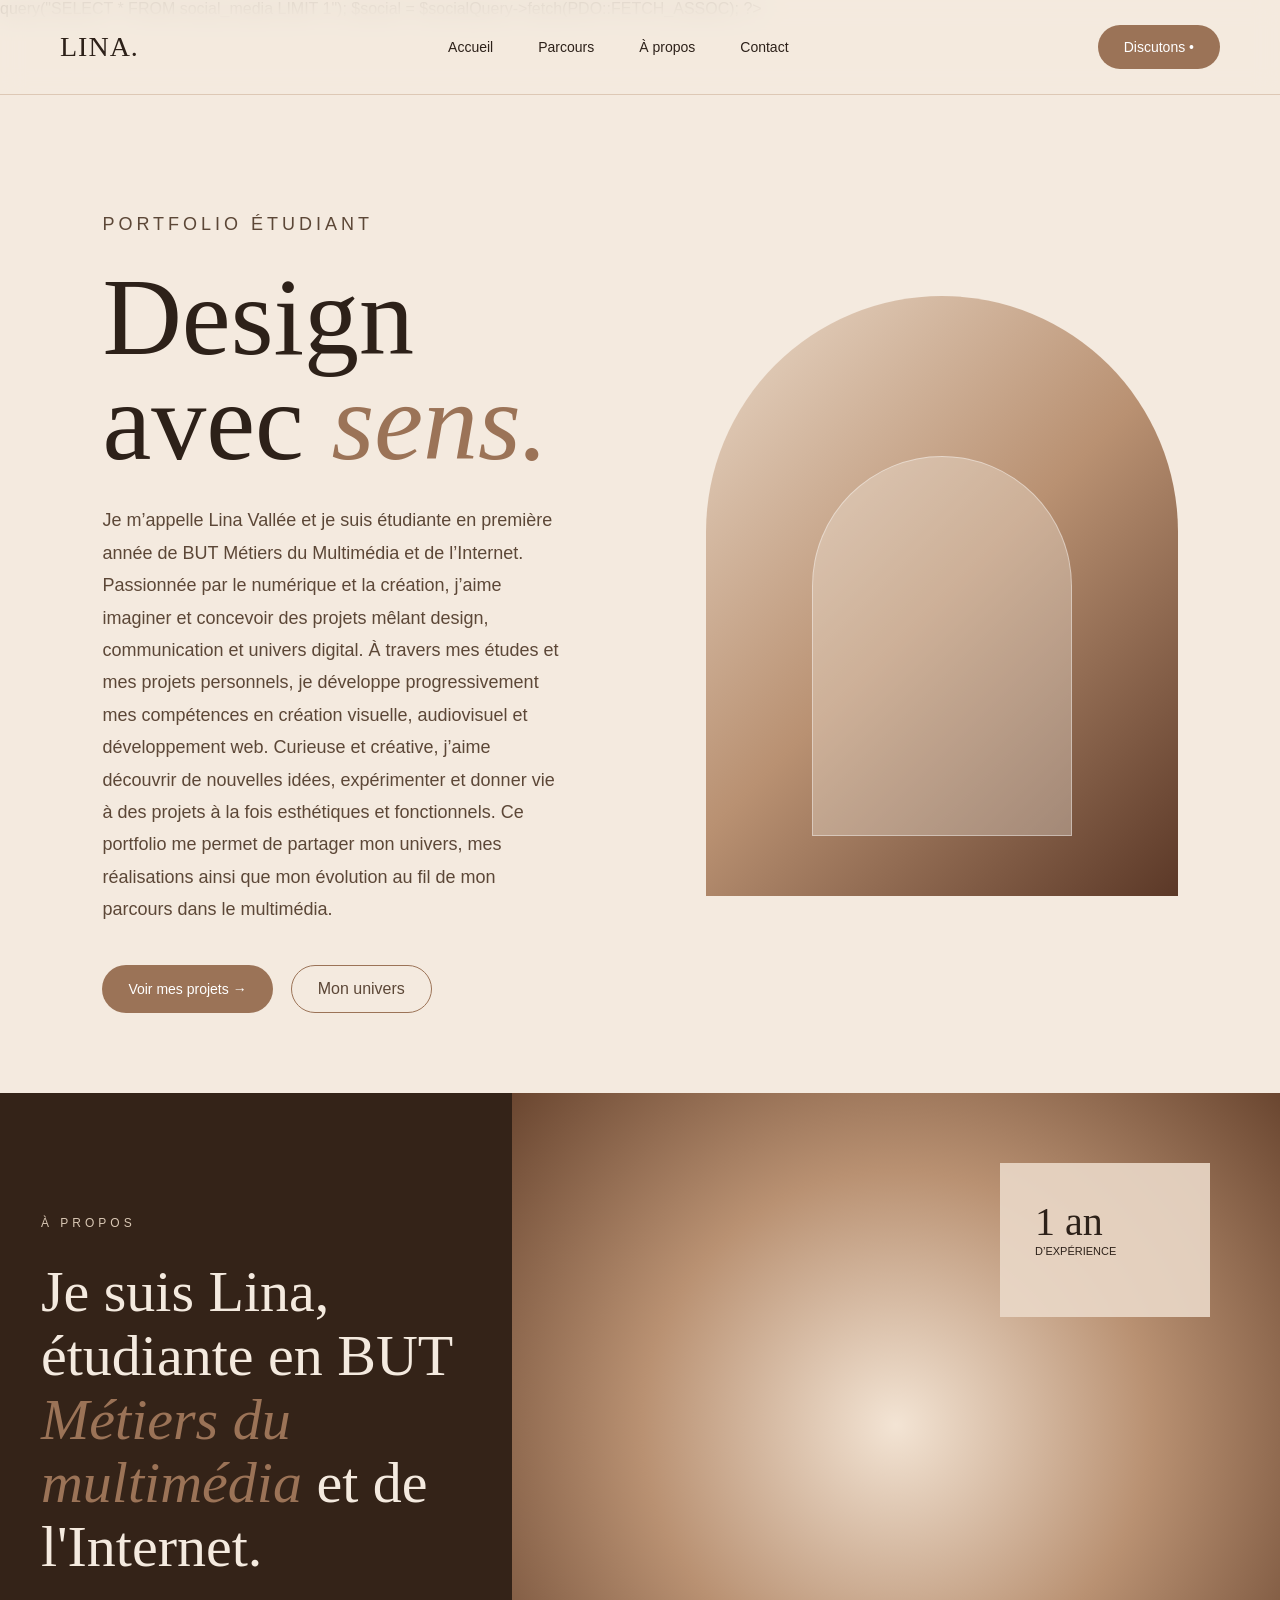
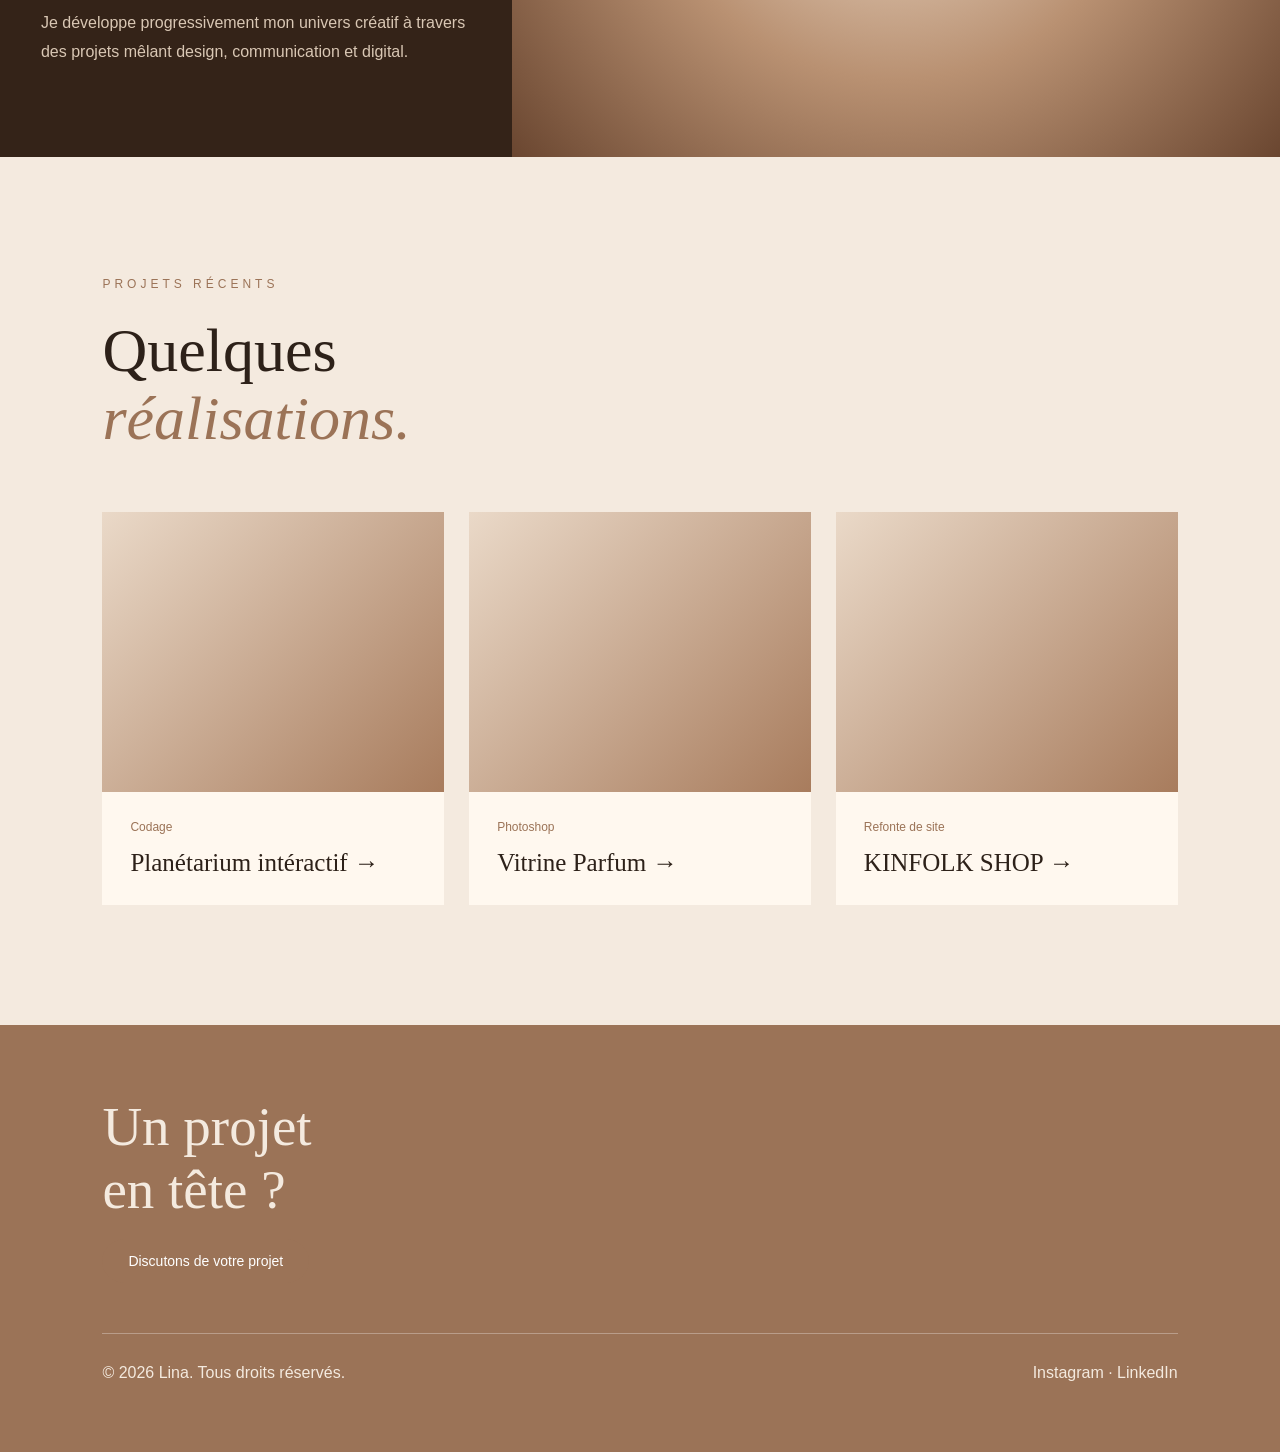
==== commit f32b60fe: "Update index.html" ====
--- a/index.html
+++ b/index.html
@@ -1,3 +1,9 @@
+<?php
+$pdo = new PDO("mysql:host=localhost;dbname=monportfolio;charset=utf8", "root", "");
+
+$socialQuery = $pdo->query("SELECT * FROM social_media LIMIT 1");
+$social = $socialQuery->fetch(PDO::FETCH_ASSOC);
+?>
 <!DOCTYPE html>
 <html lang="fr">
 <head>
